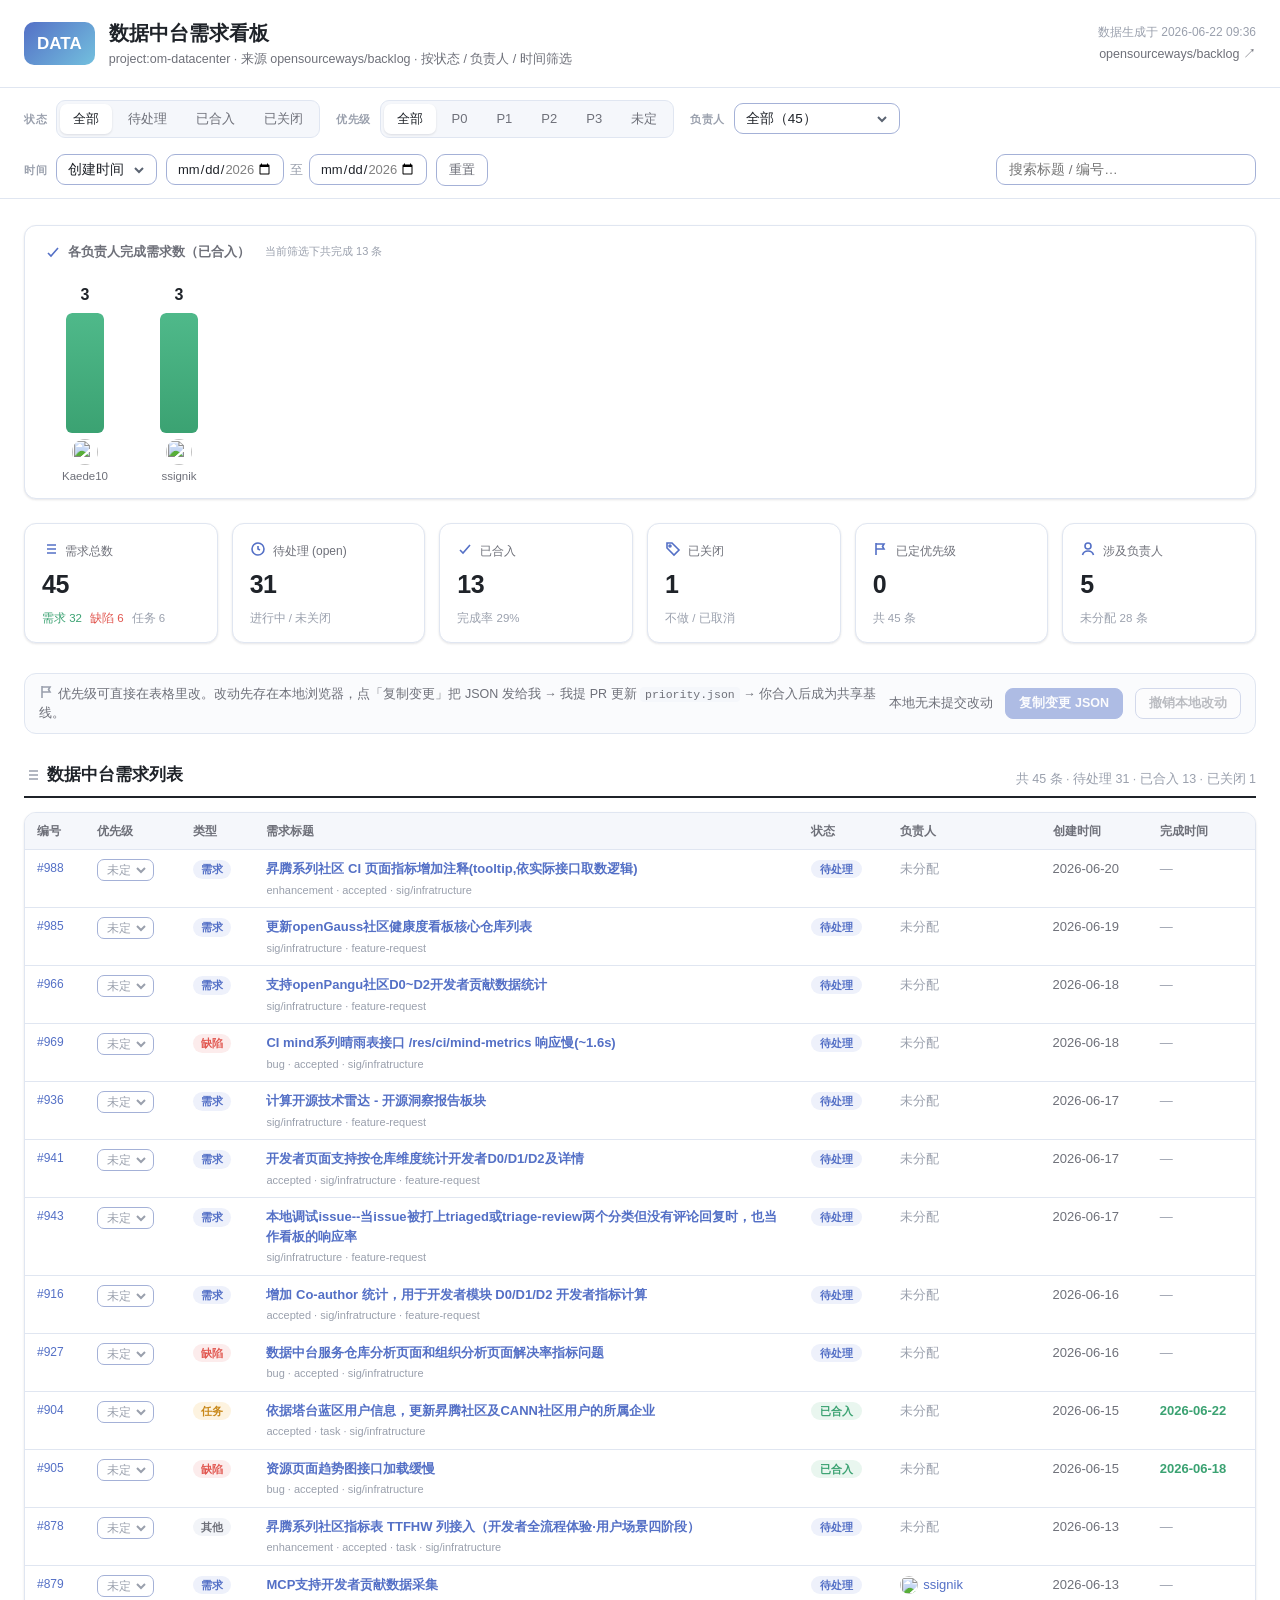
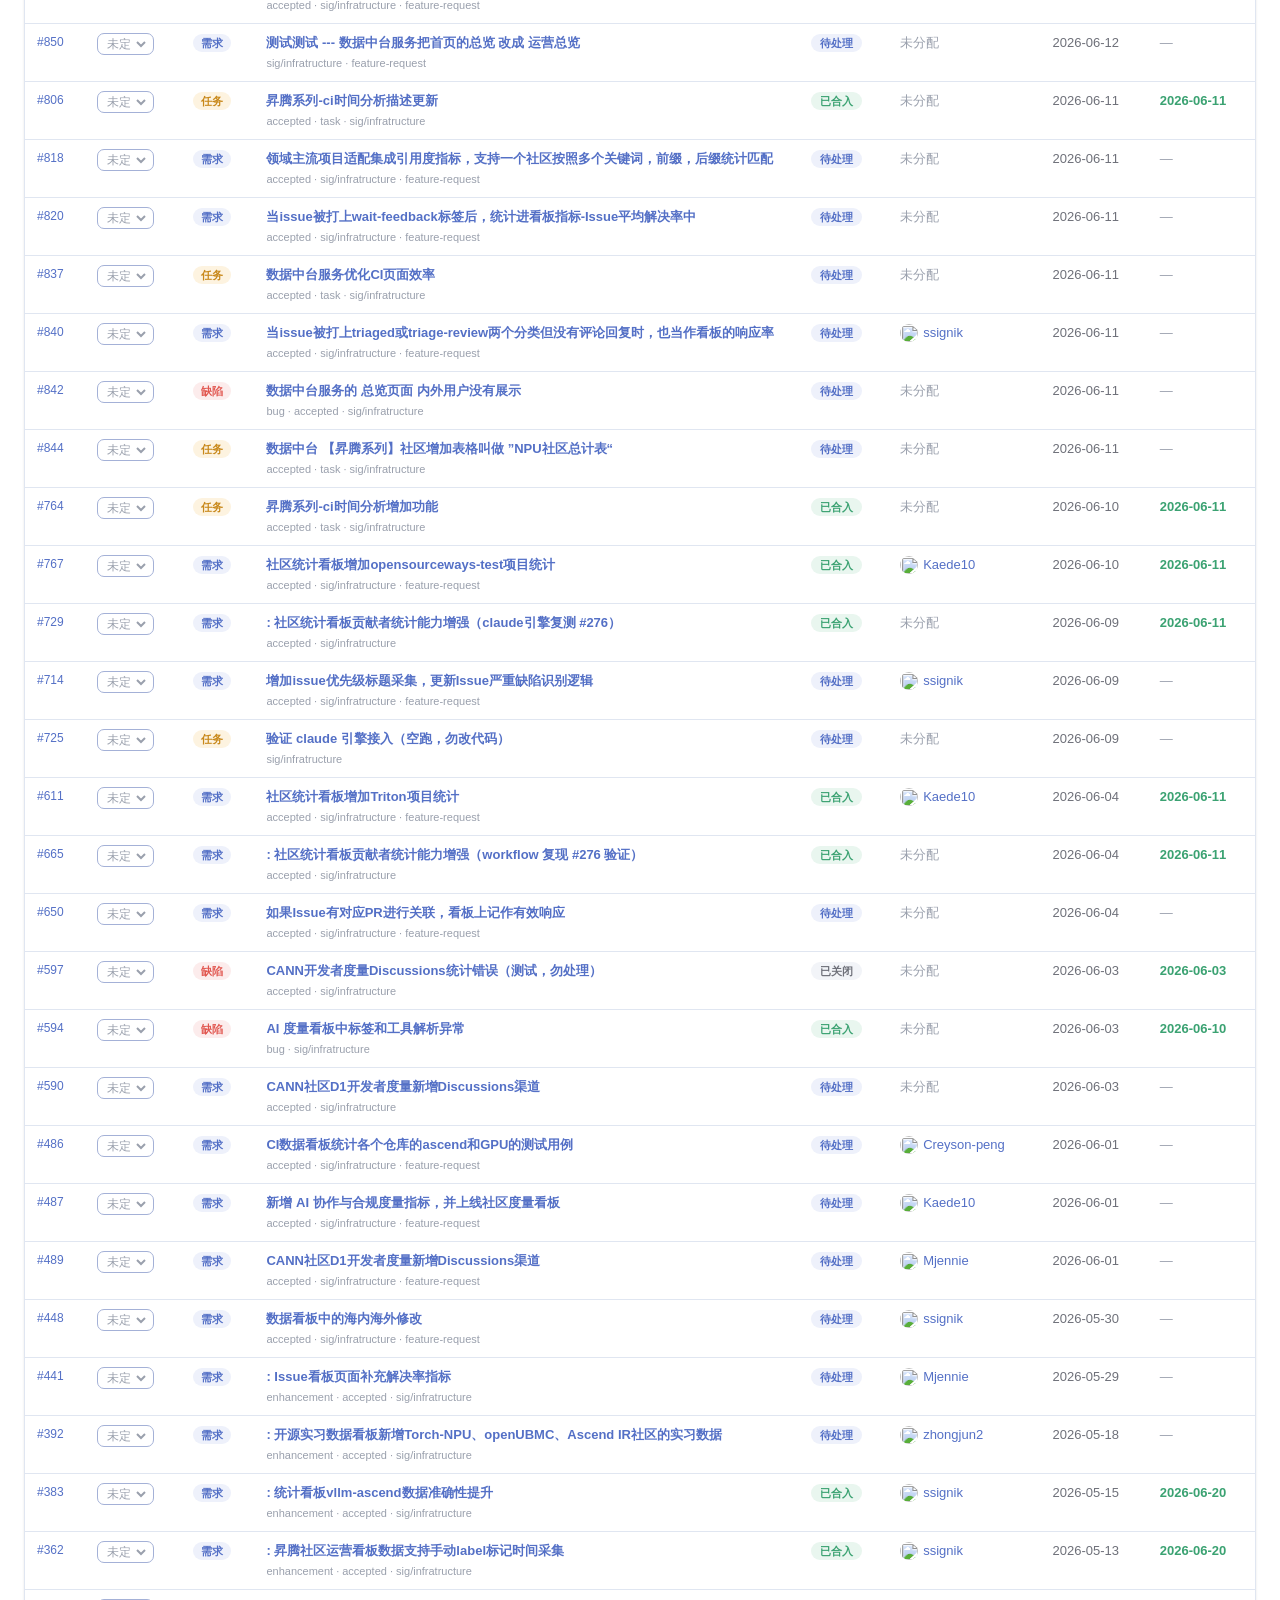
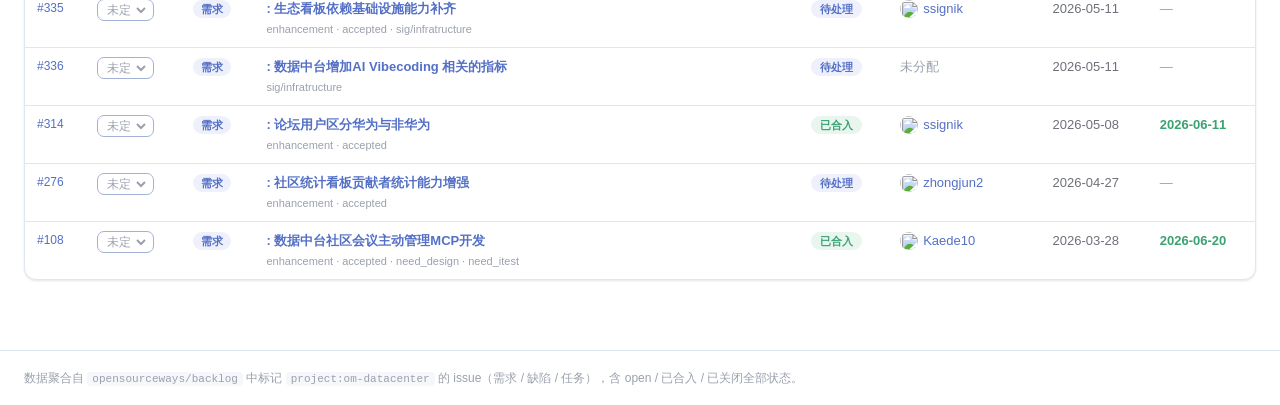
==== index.html @ 6617963e "优先级编辑 + 完成时间列 + 各负责人完成数柱状图 - 优先级：表格内行内编辑(P0~P3/未定)，存浏览器 localStorage；新增优先级筛选与按优先级排序；   工具条「复制变更 JSON" ====
<!DOCTYPE html>
<html lang="zh-CN">
<head>
  <meta charset="UTF-8" />
  <meta name="viewport" content="width=device-width, initial-scale=1.0" />
  <title>数据中台需求看板 · om-datacenter</title>
  <meta name="description" content="opensourceways/backlog 中 project:om-datacenter（数据中台）相关需求看板，支持按状态 / 负责人 / 时间范围筛选" />
  <link rel="stylesheet" href="./styles.css?v=20260622b" />
</head>
<body>
  <header class="site-header">
    <div class="header-inner">
      <div class="brand">
        <span class="logo">DATA</span>
        <div class="brand-text">
          <h1>数据中台需求看板</h1>
          <p>project:om-datacenter · 来源 opensourceways/backlog · 按状态 / 负责人 / 时间筛选</p>
        </div>
      </div>
      <div class="header-meta">
        <span id="genAt" class="gen-at"></span>
        <a class="repo-link" href="https://github.com/opensourceways/backlog/issues?q=label%3Aproject%3Aom-datacenter" target="_blank" rel="noopener">opensourceways/backlog ↗</a>
      </div>
    </div>
  </header>

  <div class="controls">
    <div class="controls-inner">
      <div class="control-group">
        <label>状态</label>
        <div id="statusChips" class="chips">
          <button class="chip active" data-status="all">全部</button>
          <button class="chip" data-status="open">待处理</button>
          <button class="chip" data-status="merged">已合入</button>
          <button class="chip" data-status="closed">已关闭</button>
        </div>
      </div>
      <div class="control-group">
        <label>优先级</label>
        <div id="priChips" class="chips">
          <button class="chip active" data-pri="all">全部</button>
          <button class="chip" data-pri="P0">P0</button>
          <button class="chip" data-pri="P1">P1</button>
          <button class="chip" data-pri="P2">P2</button>
          <button class="chip" data-pri="P3">P3</button>
          <button class="chip" data-pri="none">未定</button>
        </div>
      </div>
      <div class="control-group">
        <label for="asgSel">负责人</label>
        <select id="asgSel" class="select"></select>
      </div>
      <div class="control-group">
        <label for="dateField">时间</label>
        <select id="dateField" class="select">
          <option value="createdAt">创建时间</option>
          <option value="updatedAt">更新时间</option>
          <option value="closedAt">关闭时间</option>
        </select>
        <div class="daterange">
          <input id="dateFrom" type="date" />
          <span class="sep">至</span>
          <input id="dateTo" type="date" />
        </div>
        <button id="resetBtn" class="btn-reset" type="button">重置</button>
      </div>
      <div class="control-group grow">
        <input id="search" class="search" type="search" placeholder="搜索标题 / 编号…" />
      </div>
    </div>
  </div>

  <main class="container">
    <section id="byPerson" class="person-chart"></section>
    <section id="stats" class="stats"></section>
    <div id="priBar" class="pri-bar" hidden></div>
    <section id="reqList" class="req-section"></section>
    <div id="empty" class="empty" hidden>当前筛选条件下没有需求。</div>
  </main>

  <footer class="site-footer">
    <p>数据聚合自 <code>opensourceways/backlog</code> 中标记 <code>project:om-datacenter</code> 的 issue（需求 / 缺陷 / 任务），含 open / 已合入 / 已关闭全部状态。</p>
  </footer>

  <script src="./app.js?v=20260622b"></script>
</body>
</html>
---- styles.css ----
:root {
  /* 配色对齐 ECharts 主题 metrics/v5.json：主蓝 #5470c6 / 绿 #3ba272 / 黄 #fac858 / 红 #ee6666 / 文字灰 #6E7079 / 边框 #E0E6F1 */
  --bg: #ffffff;
  --bg-soft: #f5f7fb;
  --bg-sub: #fafbfd;
  --border: #E0E6F1;
  --border-strong: #A4B1D7;
  --text: #1f2329;
  --text-dim: #6E7079;
  --text-faint: #9aa0ad;
  --accent: #5470c6;
  --accent-soft: #eef1fb;
  --success: #3ba272; --success-bg: #e9f6ef;
  --partial: #c8881a; --partial-bg: #fdf3e0;
  --failed: #e1564f;  --failed-bg: #fcecec;
  --notrun: #A4B1D7;  --notrun-bg: #eef1f7;
  --unknown:#c7ccd6;  --unknown-bg:#f2f4f8;
  --radius: 12px;
  --shadow: 0 1px 2px rgba(16,24,40,.05), 0 1px 3px rgba(16,24,40,.06);
  --shadow-md: 0 4px 16px -4px rgba(16,24,40,.12);
}
* { box-sizing: border-box; }
html { scroll-behavior: smooth; }
body {
  margin: 0; background: var(--bg); color: var(--text);
  font-family: -apple-system, BlinkMacSystemFont, "Segoe UI", "PingFang SC", "Microsoft YaHei", Roboto, Arial, sans-serif;
  -webkit-font-smoothing: antialiased; font-size: 14px; line-height: 1.5;
}
a { color: var(--accent); text-decoration: none; }
a:hover { text-decoration: underline; }
.mono { font-variant-numeric: tabular-nums; font-feature-settings: "tnum"; }

/* Header */
.site-header { border-bottom: 1px solid var(--border); background: var(--bg); }
.header-inner { max-width: 1280px; margin: 0 auto; padding: 18px 24px; display: flex; align-items: center; justify-content: space-between; gap: 16px; flex-wrap: wrap; }
.brand { display: flex; align-items: center; gap: 14px; }
.logo { font-weight: 800; font-size: 17px; padding: 9px 13px; border-radius: 10px; background: linear-gradient(135deg, #5470c6, #73c0de); color: #fff; }
.brand-text h1 { margin: 0; font-size: 20px; font-weight: 700; }
.brand-text p { margin: 2px 0 0; color: var(--text-dim); font-size: 12.5px; }
.header-meta { display: flex; flex-direction: column; align-items: flex-end; gap: 4px; }
.gen-at { color: var(--text-faint); font-size: 12px; }
.repo-link { color: var(--text-dim); font-size: 12.5px; }

/* Controls */
.controls { position: sticky; top: 0; z-index: 30; background: rgba(255,255,255,.9); backdrop-filter: blur(10px); border-bottom: 1px solid var(--border); }
.controls-inner { max-width: 1280px; margin: 0 auto; padding: 12px 24px; display: flex; align-items: center; gap: 20px; flex-wrap: wrap; }
.control-group { display: flex; align-items: center; gap: 9px; }
.control-group.grow { flex: 1; justify-content: flex-end; min-width: 160px; }
.control-group > label { color: var(--text-faint); font-size: 11px; text-transform: uppercase; letter-spacing: .5px; font-weight: 600; }
.select { appearance: none; background: var(--bg); color: var(--text); border: 1px solid var(--border-strong); border-radius: 9px; padding: 7px 32px 7px 11px; font-size: 13.5px; cursor: pointer;
  background-image: url("data:image/svg+xml,%3Csvg xmlns='http://www.w3.org/2000/svg' width='12' height='12' fill='none' stroke='%235b6472' stroke-width='2'%3E%3Cpath d='M2 4l4 4 4-4'/%3E%3C/svg%3E"); background-repeat: no-repeat; background-position: right 11px center; }
.select:hover { border-color: var(--accent); }
.tabs, .chips { display: flex; gap: 3px; background: var(--bg-soft); padding: 3px; border-radius: 9px; border: 1px solid var(--border); }
.tab, .chip { border: 0; background: transparent; color: var(--text-dim); padding: 6px 13px; border-radius: 7px; cursor: pointer; font-size: 13px; font-weight: 500; }
.tab:hover, .chip:hover { color: var(--text); }
.tab.active { background: var(--accent); color: #fff; }
.chip.active { background: #fff; color: var(--text); box-shadow: var(--shadow); }
.chip[data-result="success"].active { color: var(--success); }
.chip[data-result="partial"].active { color: var(--partial); }
.chip[data-result="failed"].active { color: var(--failed); }
.search { background: var(--bg); border: 1px solid var(--border-strong); color: var(--text); border-radius: 9px; padding: 7px 12px; font-size: 13.5px; width: 100%; max-width: 260px; }
.search:focus { outline: none; border-color: var(--accent); }

.container { max-width: 1280px; margin: 0 auto; padding: 26px 24px 70px; }

/* Stats dashboard */
.stats { display: grid; grid-template-columns: repeat(auto-fit, minmax(160px, 1fr)); gap: 14px; margin-bottom: 30px; }
.stat { background: var(--bg); border: 1px solid var(--border); border-radius: var(--radius); padding: 15px 17px; box-shadow: var(--shadow); }
.stat .v { font-size: 25px; font-weight: 750; letter-spacing: -.5px; }
.stat .v small { font-size: 14px; font-weight: 600; color: var(--text-faint); }
.stat .k { color: var(--text-dim); font-size: 12px; margin-top: 3px; }
.stat .sub { margin-top: 7px; font-size: 11.5px; color: var(--text-faint); display: flex; gap: 8px; flex-wrap: wrap; }
.stat .sub b { font-weight: 600; }
.s-succ { color: var(--success); } .s-part { color: var(--partial); } .s-fail { color: var(--failed); }

/* Scenario block */
.scenario-block { margin-bottom: 38px; }
.scenario-head { display: flex; align-items: baseline; gap: 11px; margin: 0 0 4px; padding-bottom: 8px; border-bottom: 2px solid var(--text); }
.scenario-head h2 { margin: 0; font-size: 17px; font-weight: 700; }
.scenario-head .pill { font-size: 11px; font-weight: 600; padding: 2px 9px; border-radius: 999px; background: var(--accent-soft); color: var(--accent); }
.scenario-head .legend { margin-left: auto; color: var(--text-faint); font-size: 12px; }

/* Community group */
.community { margin-top: 20px; }
.community-head { display: flex; align-items: center; gap: 9px; margin-bottom: 9px; }
.community-head .name { font-size: 14.5px; font-weight: 700; }
.community-head .count { color: var(--text-faint); font-size: 12px; }
.community-head .mini { margin-left: auto; font-size: 12px; color: var(--text-faint); }

/* Table */
.tbl-wrap { overflow-x: auto; border: 1px solid var(--border); border-radius: var(--radius); box-shadow: var(--shadow); background: var(--bg); }
table { width: 100%; border-collapse: collapse; font-size: 13px; min-width: 720px; }
thead th { background: var(--bg-soft); color: var(--text-dim); font-weight: 600; text-align: left; padding: 9px 12px; border-bottom: 1px solid var(--border); white-space: nowrap; font-size: 12px; }
thead th.num, tbody td.num { text-align: right; font-variant-numeric: tabular-nums; }
tbody td { padding: 9px 12px; border-bottom: 1px solid var(--border); white-space: nowrap; }
tbody tr { cursor: pointer; }
tbody tr:hover { background: var(--accent-soft); }
tbody tr:last-child td { border-bottom: 0; }
.ctbl { table-layout: fixed; }
.ctbl td, .ctbl th { overflow: hidden; text-overflow: ellipsis; }
.repo-cell { font-weight: 600; color: var(--text); white-space: nowrap; overflow: hidden; text-overflow: ellipsis; }
.repo-cell .scn { display: block; font-weight: 400; color: var(--text-faint); font-size: 11px; margin-top: 1px; }
.phase-cell { font-variant-numeric: tabular-nums; }
.phase-cell .m { font-weight: 600; }
.phase-cell .m.zero { color: var(--text-faint); font-weight: 400; }
.phase-cell::before { content: ""; display: inline-block; width: 7px; height: 7px; border-radius: 50%; margin-right: 6px; vertical-align: middle; background: var(--unknown); }
.phase-cell.success::before { background: var(--success); }
.phase-cell.partial::before { background: var(--partial); }
.phase-cell.failed::before  { background: var(--failed); }
.phase-cell.not_run::before { background: var(--notrun); }

.badge { font-size: 11px; font-weight: 600; padding: 3px 9px; border-radius: 999px; white-space: nowrap; }
.badge.success { color: var(--success); background: var(--success-bg); }
.badge.partial { color: var(--partial); background: var(--partial-bg); }
.badge.failed  { color: var(--failed);  background: var(--failed-bg); }
.badge.unknown { color: var(--text-dim); background: var(--unknown-bg); }
.badge.not_run { color: var(--notrun); background: var(--notrun-bg); }
.ut-pass { color: var(--success); font-weight: 600; }
.ut-fail { color: var(--failed); font-weight: 600; }
.defect-n { color: var(--partial); font-weight: 600; }
.link-arrow { color: var(--text-faint); }

.empty { text-align: center; color: var(--text-dim); padding: 60px 0; }

/* Detail page */
.detail { max-width: 1000px; margin: 0 auto; }
.back { display: inline-flex; align-items: center; gap: 6px; margin-bottom: 18px; font-size: 13.5px; }
.detail-head { display: flex; align-items: flex-start; gap: 14px; flex-wrap: wrap; padding-bottom: 18px; border-bottom: 1px solid var(--border); margin-bottom: 22px; }
.detail-head .dh-id h1 { margin: 0; font-size: 24px; }
.detail-head .dh-id .meta { color: var(--text-dim); font-size: 13px; margin-top: 6px; display: flex; gap: 12px; flex-wrap: wrap; }
.detail-head .dh-id .meta .cm { font-weight: 600; color: var(--text); }
.detail-head .spacer { flex: 1; }
.cards { display: grid; grid-template-columns: repeat(auto-fit, minmax(240px, 1fr)); gap: 16px; margin-bottom: 24px; }
.dcard { border: 1px solid var(--border); border-radius: var(--radius); padding: 16px 18px; background: var(--bg); box-shadow: var(--shadow); }
.dcard h3 { margin: 0 0 12px; font-size: 13px; text-transform: uppercase; letter-spacing: .5px; color: var(--text-faint); }
.kv { display: flex; justify-content: space-between; gap: 12px; padding: 5px 0; font-size: 13px; border-bottom: 1px dashed var(--border); }
.kv:last-child { border-bottom: 0; }
.kv .k { color: var(--text-dim); } .kv .val { font-weight: 600; text-align: right; word-break: break-word; }
.codeblock { background: var(--bg-soft); border: 1px solid var(--border); border-radius: 8px; padding: 10px 12px; font-family: ui-monospace, "Cascadia Code", Consolas, monospace; font-size: 12.5px; white-space: pre-wrap; word-break: break-all; color: #2a3550; margin-top: 6px; }
.errblock { background: var(--failed-bg); border-color: #f3c9c9; color: #8a2b2b; }

/* phase timeline (detail) */
.timeline { display: flex; flex-direction: column; gap: 8px; }
.tl-row { display: grid; grid-template-columns: 110px 70px 1fr; align-items: center; gap: 12px; }
.tl-row .tl-name { font-weight: 600; font-size: 13px; }
.tl-row .tl-min { font-variant-numeric: tabular-nums; color: var(--text-dim); font-size: 13px; }
.tl-bar { height: 8px; border-radius: 4px; background: var(--bg-soft); overflow: hidden; }
.tl-bar > i { display: block; height: 100%; border-radius: 4px; }
.bar-success { background: var(--success); } .bar-partial { background: var(--partial); } .bar-failed { background: var(--failed); } .bar-not_run, .bar-unknown { background: var(--notrun); }

.section { margin-bottom: 26px; }
.section > h2 { font-size: 15px; margin: 0 0 12px; }
.dtable { width: 100%; table-layout: fixed; border-collapse: collapse; font-size: 13px; border: 1px solid var(--border); border-radius: var(--radius); overflow: hidden; }
.dtable th { background: var(--bg-soft); text-align: left; padding: 8px 12px; font-size: 12px; color: var(--text-dim); border-bottom: 1px solid var(--border); }
.dtable td { padding: 8px 12px; border-bottom: 1px solid var(--border); vertical-align: top; white-space: normal; word-break: break-word; overflow-wrap: anywhere; }
.dtable tr:last-child td { border-bottom: 0; }
.lvl { font-size: 11px; font-weight: 600; padding: 1px 7px; border-radius: 999px; }
.lvl-重要 { color: var(--failed); background: var(--failed-bg); }
.lvl-一般 { color: var(--partial); background: var(--partial-bg); }
.lvl-提示 { color: var(--text-dim); background: var(--unknown-bg); }
.history-list { display: flex; flex-direction: column; gap: 6px; }
.hist { display: grid; grid-template-columns: 90px 60px 1fr 90px; gap: 12px; align-items: center; padding: 7px 12px; border: 1px solid var(--border); border-radius: 8px; font-size: 13px; cursor: pointer; }
.hist:hover { background: var(--accent-soft); }
.summary-text { background: var(--bg-soft); border-left: 3px solid var(--accent); padding: 12px 16px; border-radius: 0 8px 8px 0; color: var(--text-dim); font-size: 13.5px; }

.site-footer { border-top: 1px solid var(--border); }
.site-footer p { max-width: 1280px; margin: 0 auto; padding: 18px 24px; color: var(--text-faint); font-size: 12px; }
code { background: var(--bg-soft); padding: 1px 5px; border-radius: 4px; font-size: .92em; }
@media (max-width: 640px) { .control-group.grow { justify-content: flex-start; } .header-meta { align-items: flex-start; } }

/* ── icons ── */
.ico { vertical-align: -2px; color: var(--text-faint); flex-shrink: 0; }
.stat-h { display: flex; align-items: center; gap: 7px; color: var(--text-dim); }
.stat-h .ico { color: var(--accent); }
.stat-h .k { font-size: 12px; }
.stat .stat-h + .v { margin-top: 6px; }
.scenario-head h2 .ico, .section > h2 .ico, .chart-card h3 .ico, .dcard h3 .ico { color: var(--accent); }
.community-head .mini .s-succ, .community-head .mini .s-part, .community-head .mini .s-fail { font-size: 9px; }

/* ── charts ── */
.charts { display: grid; grid-template-columns: minmax(190px, 0.85fr) 1.5fr 1.5fr; align-items: start; gap: 16px; margin-bottom: 30px; }
.chart-card { background: var(--bg); border: 1px solid var(--border); border-radius: var(--radius); padding: 16px 18px; box-shadow: var(--shadow); min-width: 0; }
.chart-card h3 { margin: 0 0 14px; font-size: 13px; font-weight: 600; color: var(--text-dim); display: flex; align-items: center; gap: 7px; }
.donut-wrap { display: flex; align-items: center; gap: 16px; }
.donut-legend { display: flex; flex-direction: column; gap: 7px; }
.donut-legend .lg { font-size: 12.5px; color: var(--text-dim); display: flex; align-items: center; gap: 7px; }
.donut-legend .lg i { width: 10px; height: 10px; border-radius: 3px; display: inline-block; }
.donut-legend .lg b { color: var(--text); margin-left: 2px; }
.hbars, .pbars { display: flex; flex-direction: column; gap: 7px; }
.hbar { display: grid; grid-template-columns: 92px 1fr 56px; align-items: center; gap: 10px; cursor: pointer; font-size: 12.5px; }
.hbar:hover .hbar-l { color: var(--accent); }
.hbar-l { color: var(--text-dim); overflow: hidden; text-overflow: ellipsis; white-space: nowrap; }
.hbar-track, .pbar-track { height: 14px; background: var(--bg-soft); border-radius: 4px; overflow: hidden; }
.hbar-track > i, .pbar-track > i { display: block; height: 100%; border-radius: 4px; }
.hbar-v { text-align: right; color: var(--text); font-weight: 600; } .hbar-v small, .pbar-v small { color: var(--text-faint); font-weight: 400; }
.pbar-row { display: grid; grid-template-columns: 92px 1fr 56px; align-items: center; gap: 10px; font-size: 12.5px; }
.pbar-l { color: var(--text-dim); overflow: hidden; text-overflow: ellipsis; white-space: nowrap; }
.pbar-v { text-align: right; font-weight: 600; }

/* ── detail extras ── */
.badge.big { font-size: 13px; padding: 6px 14px; }
.dcard h3 { display: flex; align-items: center; gap: 7px; }
.detail-head .dh-id h1 { display: flex; align-items: center; gap: 8px; }
.dtable .src { color: var(--text-faint); font-size: 12px; }
.timeline .tl-row { grid-template-columns: 96px 64px 1fr 72px; }
.log-list { display: flex; flex-direction: column; gap: 0; border: 1px solid var(--border); border-radius: var(--radius); overflow: hidden; }
.log-row { display: flex; gap: 11px; padding: 10px 14px; border-bottom: 1px solid var(--border); }
.log-row:last-child { border-bottom: 0; }
.log-dot { width: 8px; height: 8px; border-radius: 50%; margin-top: 5px; flex-shrink: 0; background: var(--notrun); }
.log-row.ok .log-dot { background: var(--success); } .log-row.bad .log-dot { background: var(--failed); }
.log-body { min-width: 0; flex: 1; }
.log-step { font-weight: 600; font-size: 13px; }
.log-cmd { display: block; font-family: ui-monospace, Consolas, monospace; font-size: 12px; color: #2a3550; background: var(--bg-soft); padding: 4px 8px; border-radius: 6px; margin: 4px 0; word-break: break-all; }
.log-out { font-size: 12px; color: var(--text-dim); word-break: break-word; }
@media (max-width: 900px) { .charts { grid-template-columns: 1fr; } }

/* ── full report (rendered markdown / json) ── */
.full-report { border: 1px solid var(--border); border-radius: var(--radius); padding: 18px 22px; background: var(--bg); }
.full-report .md-h { margin: 16px 0 8px; line-height: 1.3; }
.full-report h1.md-h { font-size: 19px; } .full-report h2.md-h { font-size: 16px; border-bottom: 1px solid var(--border); padding-bottom: 5px; }
.full-report h3.md-h { font-size: 14px; } .full-report h4.md-h { font-size: 13px; color: var(--text-dim); }
.full-report .md-p { margin: 7px 0; color: var(--text); font-size: 13.5px; line-height: 1.7; }
.full-report .md-ul, .full-report .md-ol { margin: 7px 0; padding-left: 22px; }
.full-report .md-ul li, .full-report .md-ol li { margin: 4px 0; font-size: 13.5px; line-height: 1.65; }
.full-report .md-q { margin: 8px 0; padding: 6px 14px; border-left: 3px solid var(--accent); background: var(--bg-soft); color: var(--text-dim); border-radius: 0 6px 6px 0; }
.full-report .md-code { background: #0f172a; color: #e2e8f0; padding: 12px 14px; border-radius: 8px; font-family: ui-monospace, Consolas, monospace; font-size: 12px; overflow-x: auto; line-height: 1.5; }
.full-report .md-table { width: 100%; border-collapse: collapse; margin: 10px 0; font-size: 12.5px; }
.full-report .md-table th, .full-report .md-table td { border: 1px solid var(--border); padding: 6px 10px; text-align: left; vertical-align: top; }
.full-report .md-table th { background: var(--bg-soft); }
.full-report code { background: var(--bg-soft); padding: 1px 5px; border-radius: 4px; font-size: 12px; color: #b4317a; }
.full-report hr { border: 0; border-top: 1px solid var(--border); margin: 14px 0; }
.full-report .json-dump { font-family: ui-monospace, Consolas, monospace; font-size: 12px; white-space: pre; color: #1f2d3d; margin: 0; }
.dtable td strong { color: var(--failed); }

/* defect jump-to-report + hints */
.section > h2 .hint, .chart-card h3 .hint { font-size: 11px; font-weight: 400; color: var(--text-faint); margin-left: 8px; }
tr.jumpable { cursor: pointer; }
tr.jumpable:hover { background: var(--accent-soft); }
tr.jumpable td:first-child::after { content: " ↓"; color: var(--accent); font-size: 11px; }
.full-report .md-h.flash { background: #fff7d6; transition: background .4s; border-radius: 6px; padding: 2px 6px; }
.lvl-严重 { color: #fff; background: var(--failed); }

/* ECharts 容器 */
.echart { width: 100%; height: 300px; }
.charts .chart-card { display: flex; flex-direction: column; }
.echart.tall { height: 300px; }

/* ── 底部 TTFHW issue 表 ── */
.issues-section { margin-top: 40px; padding-top: 24px; border-top: 2px solid var(--text); }
.issues-head { display: flex; align-items: baseline; gap: 12px; margin-bottom: 14px; flex-wrap: wrap; }
.issues-head h2 { margin: 0; font-size: 17px; font-weight: 700; display: flex; align-items: center; gap: 7px; }
.issues-filter { display: flex; align-items: center; gap: 7px; }
.issues-filter label { color: var(--text-dim); font-size: 12.5px; font-weight: 600; }
.issues-filter .select { height: 30px; padding: 0 26px 0 10px; font-size: 12.5px; }
.issues-meta { color: var(--text-faint); font-size: 12.5px; margin-left: auto; }
.issues-section table { min-width: 880px; }
.issues-section .issue-title a { font-weight: 600; }
.issues-section .issue-plat { display: block; color: var(--text-faint); font-size: 11px; margin-top: 1px; font-variant-numeric: tabular-nums; }
.issues-section .issue-sym { white-space: normal; max-width: 340px; color: var(--text-dim); font-size: 12.5px; }
.issues-section .issue-src { white-space: normal; max-width: 200px; color: var(--text-faint); font-size: 12px; word-break: break-all; }
.issues-section td { vertical-align: top; }
.issues-section .issue-cr { white-space: nowrap; }
.issues-section .issue-comm { font-weight: 600; color: var(--text); }
.issues-section .issue-sep { color: var(--text-faint); margin: 0 2px; }
.issues-section .issue-repo { color: var(--text-dim); }
.empty.mini { padding: 28px 8px; font-size: 12.5px; color: var(--text-faint); text-align: center; }
.issues-section .lvl-严重 { color: #fff; background: var(--failed); }

/* ── datastat 需求看板 专用 ── */
.controls-inner { gap: 16px; }
.daterange { display: flex; align-items: center; gap: 6px; }
.daterange input[type="date"] { appearance: none; background: var(--bg); color: var(--text); border: 1px solid var(--border-strong); border-radius: 9px; padding: 6px 10px; font-size: 13px; font-family: inherit; }
.daterange input[type="date"]:hover { border-color: var(--accent); }
.daterange input[type="date"]:focus { outline: none; border-color: var(--accent); }
.daterange .sep { color: var(--text-faint); font-size: 13px; }
.btn-reset { border: 1px solid var(--border-strong); background: var(--bg); color: var(--text-dim); border-radius: 9px; padding: 6px 12px; font-size: 13px; cursor: pointer; }
.btn-reset:hover { border-color: var(--accent); color: var(--accent); }
.chip[data-status="open"].active { color: var(--accent); }
.chip[data-status="merged"].active { color: var(--success); }
.chip[data-status="closed"].active { color: var(--text-dim); }

.badge.open { color: var(--accent); background: var(--accent-soft); }
.badge.merged { color: var(--success); background: var(--success-bg); }
.badge.closed { color: var(--text-dim); background: var(--unknown-bg); }

.tag { display: inline-block; font-size: 11px; font-weight: 600; padding: 1px 8px; border-radius: 999px; background: var(--accent-soft); color: var(--accent); }
.tag.t-需求 { color: var(--accent); background: var(--accent-soft); }
.tag.t-缺陷 { color: var(--failed); background: var(--failed-bg); }
.tag.t-任务 { color: var(--partial); background: var(--partial-bg); }
.tag.t-其他 { color: var(--text-dim); background: var(--unknown-bg); }

.req-section { margin-top: 8px; }
.req-section table { min-width: 920px; }
.req-section td { vertical-align: top; }
.req-num { font-variant-numeric: tabular-nums; color: var(--text-faint); font-size: 12px; }
.req-title { white-space: normal; max-width: 460px; }
.req-title a { font-weight: 600; }
.req-labels { display: block; margin-top: 3px; color: var(--text-faint); font-size: 11px; }
.req-asg { white-space: nowrap; }
.req-asg .none { color: var(--text-faint); }
.req-asg .av { display: inline-flex; align-items: center; gap: 5px; }
.req-asg .av img { width: 18px; height: 18px; border-radius: 50%; vertical-align: middle; }
.req-date { font-variant-numeric: tabular-nums; color: var(--text-dim); white-space: nowrap; }
.req-head { display: flex; align-items: baseline; gap: 12px; margin: 28px 0 14px; flex-wrap: wrap; padding-bottom: 8px; border-bottom: 2px solid var(--text); }
.req-head h2 { margin: 0; font-size: 17px; font-weight: 700; display: flex; align-items: center; gap: 7px; }
.req-head .meta { color: var(--text-faint); font-size: 12.5px; margin-left: auto; }

/* ── datastat：优先级编辑 + 完成时间 + 人均完成柱状图 ── */
.chip[data-pri="P0"].active { color: var(--failed); }
.chip[data-pri="P1"].active { color: var(--partial); }
.chip[data-pri="P2"].active { color: var(--accent); }
.chip[data-pri="P3"].active { color: var(--text-dim); }

/* 优先级行内编辑下拉 */
.req-pri select.pri-edit { appearance: none; border: 1px solid var(--border-strong); border-radius: 7px; padding: 3px 22px 3px 9px; font-size: 12px; font-weight: 700; cursor: pointer; background: var(--bg);
  background-image: url("data:image/svg+xml,%3Csvg xmlns='http://www.w3.org/2000/svg' width='10' height='10' fill='none' stroke='%239aa0ad' stroke-width='2'%3E%3Cpath d='M1 3l4 4 4-4'/%3E%3C/svg%3E"); background-repeat: no-repeat; background-position: right 7px center; }
.req-pri select.pri-edit:hover { border-color: var(--accent); }
.req-pri select.pri-P0 { color: var(--failed); border-color: #f0b3b0; background-color: var(--failed-bg); }
.req-pri select.pri-P1 { color: var(--partial); border-color: #eac98e; background-color: var(--partial-bg); }
.req-pri select.pri-P2 { color: var(--accent); border-color: #b9c4ec; background-color: var(--accent-soft); }
.req-pri select.pri-P3 { color: var(--text-dim); }
.req-pri select.pri-none { color: var(--text-faint); font-weight: 500; }
.req-pri select.dirty { box-shadow: 0 0 0 2px #fde68a; }

/* 优先级工具条 */
.pri-bar { margin: 0 0 18px; }
.pri-bar-inner { display: flex; align-items: center; gap: 12px; flex-wrap: wrap; background: var(--bg-sub); border: 1px solid var(--border); border-radius: var(--radius); padding: 10px 14px; }
.pri-bar-tip { color: var(--text-dim); font-size: 12.5px; flex: 1; min-width: 240px; line-height: 1.5; }
.pri-bar-stat { font-size: 12.5px; color: var(--text-dim); } .pri-bar-stat b { color: var(--partial); }
.btn-pri { border: 1px solid var(--accent); background: var(--accent); color: #fff; border-radius: 8px; padding: 6px 13px; font-size: 12.5px; font-weight: 600; cursor: pointer; }
.btn-pri:hover { filter: brightness(.95); }
.btn-pri.ghost { background: var(--bg); color: var(--text-dim); border-color: var(--border-strong); }
.btn-pri:disabled { opacity: .45; cursor: not-allowed; }

/* 完成时间列 */
.req-done .done-at { color: var(--success); font-weight: 600; font-variant-numeric: tabular-nums; }
.req-done .none { color: var(--text-faint); }

/* 顶部人均完成柱状图（纯 CSS） */
.person-chart { margin-bottom: 24px; }
.person-chart .chart-card { padding: 16px 20px 12px; }
.person-chart h3 .hint { font-size: 11px; font-weight: 400; color: var(--text-faint); margin-left: 8px; }
.vbars { display: flex; align-items: flex-end; gap: 22px; padding: 8px 4px 0; overflow-x: auto; min-height: 180px; }
.vbar { display: flex; flex-direction: column; align-items: center; gap: 6px; flex: 0 0 auto; width: 72px; }
.vbar-v { font-weight: 750; font-size: 16px; color: var(--text); font-variant-numeric: tabular-nums; }
.vbar-track { width: 38px; height: 120px; display: flex; align-items: flex-end; background: var(--bg-soft); border-radius: 6px; overflow: hidden; }
.vbar-track > i { display: block; width: 100%; border-radius: 6px 6px 0 0; background: linear-gradient(180deg, #4fb98a, var(--success)); transition: height .3s; }
.vbar-l { display: flex; flex-direction: column; align-items: center; gap: 3px; font-size: 11.5px; color: var(--text-dim); max-width: 72px; }
.vbar-l img { width: 26px; height: 26px; border-radius: 50%; }
.vbar-l span { overflow: hidden; text-overflow: ellipsis; white-space: nowrap; max-width: 70px; }
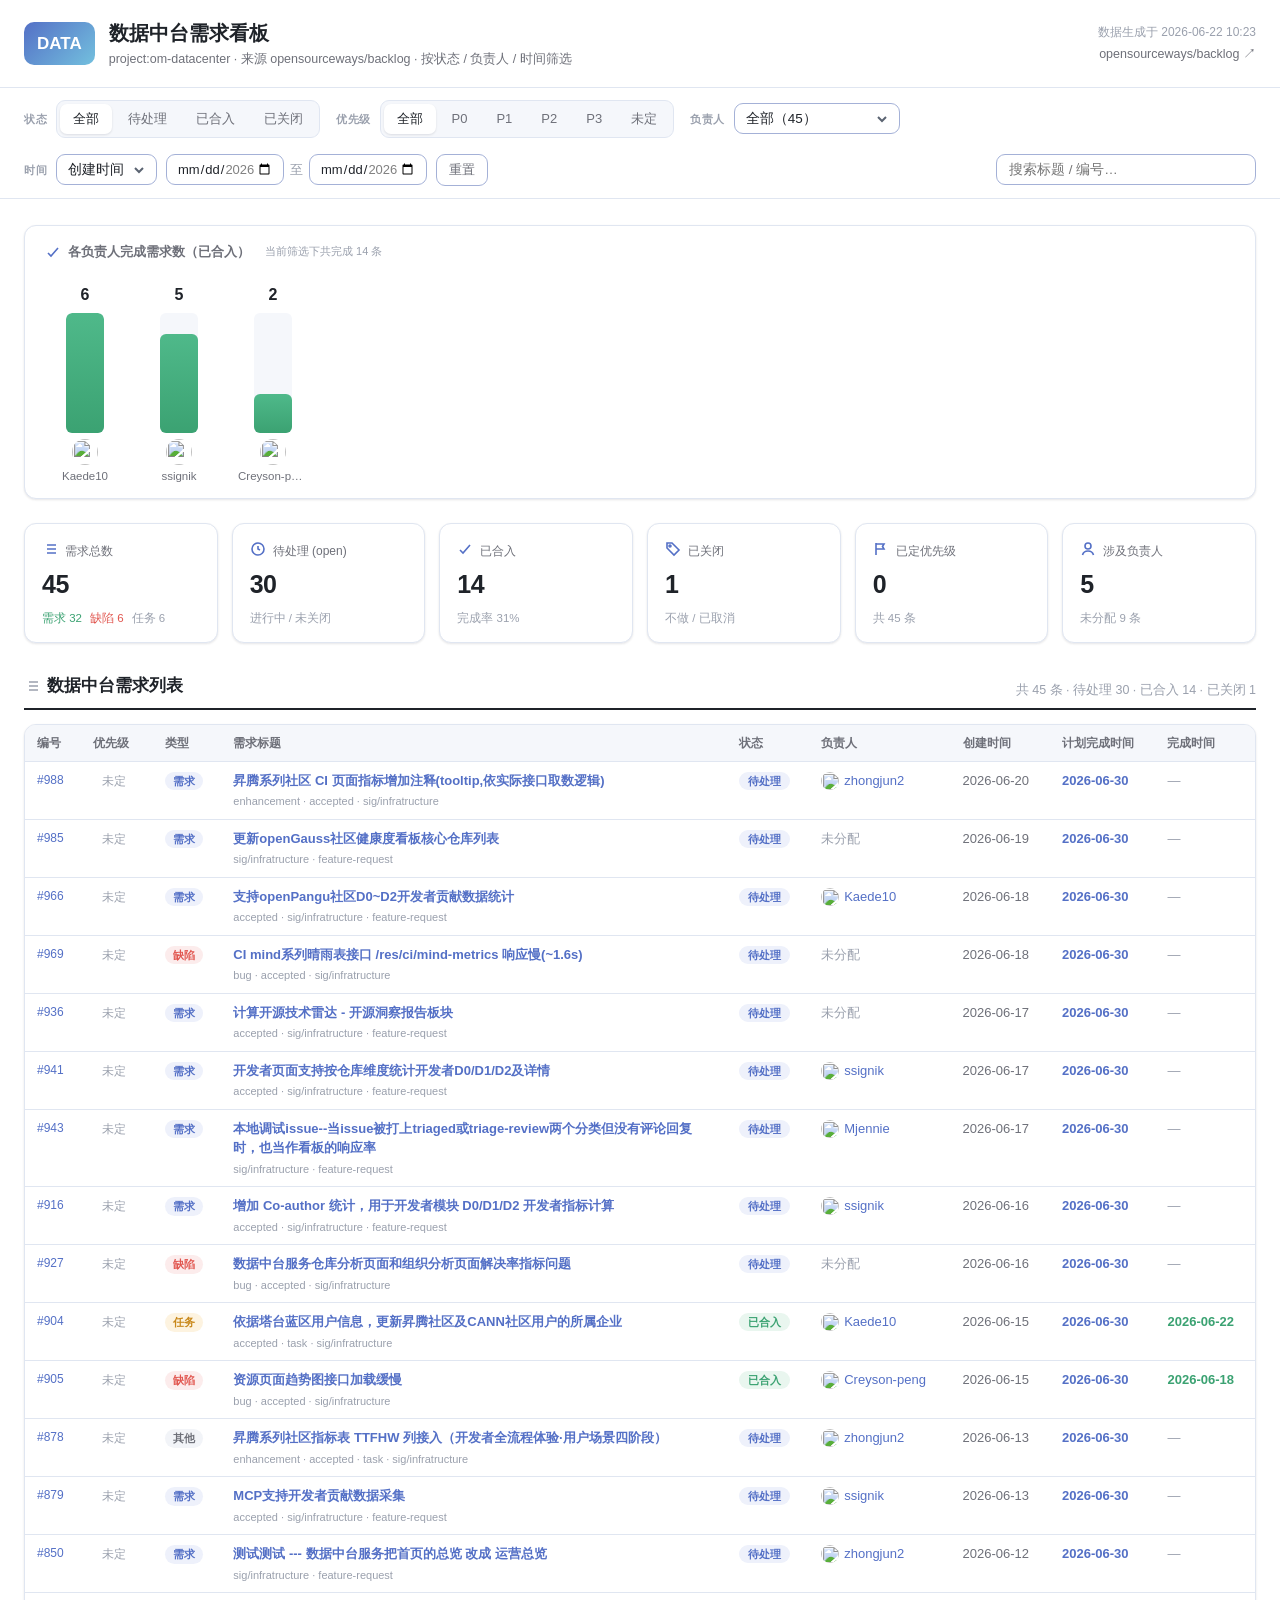
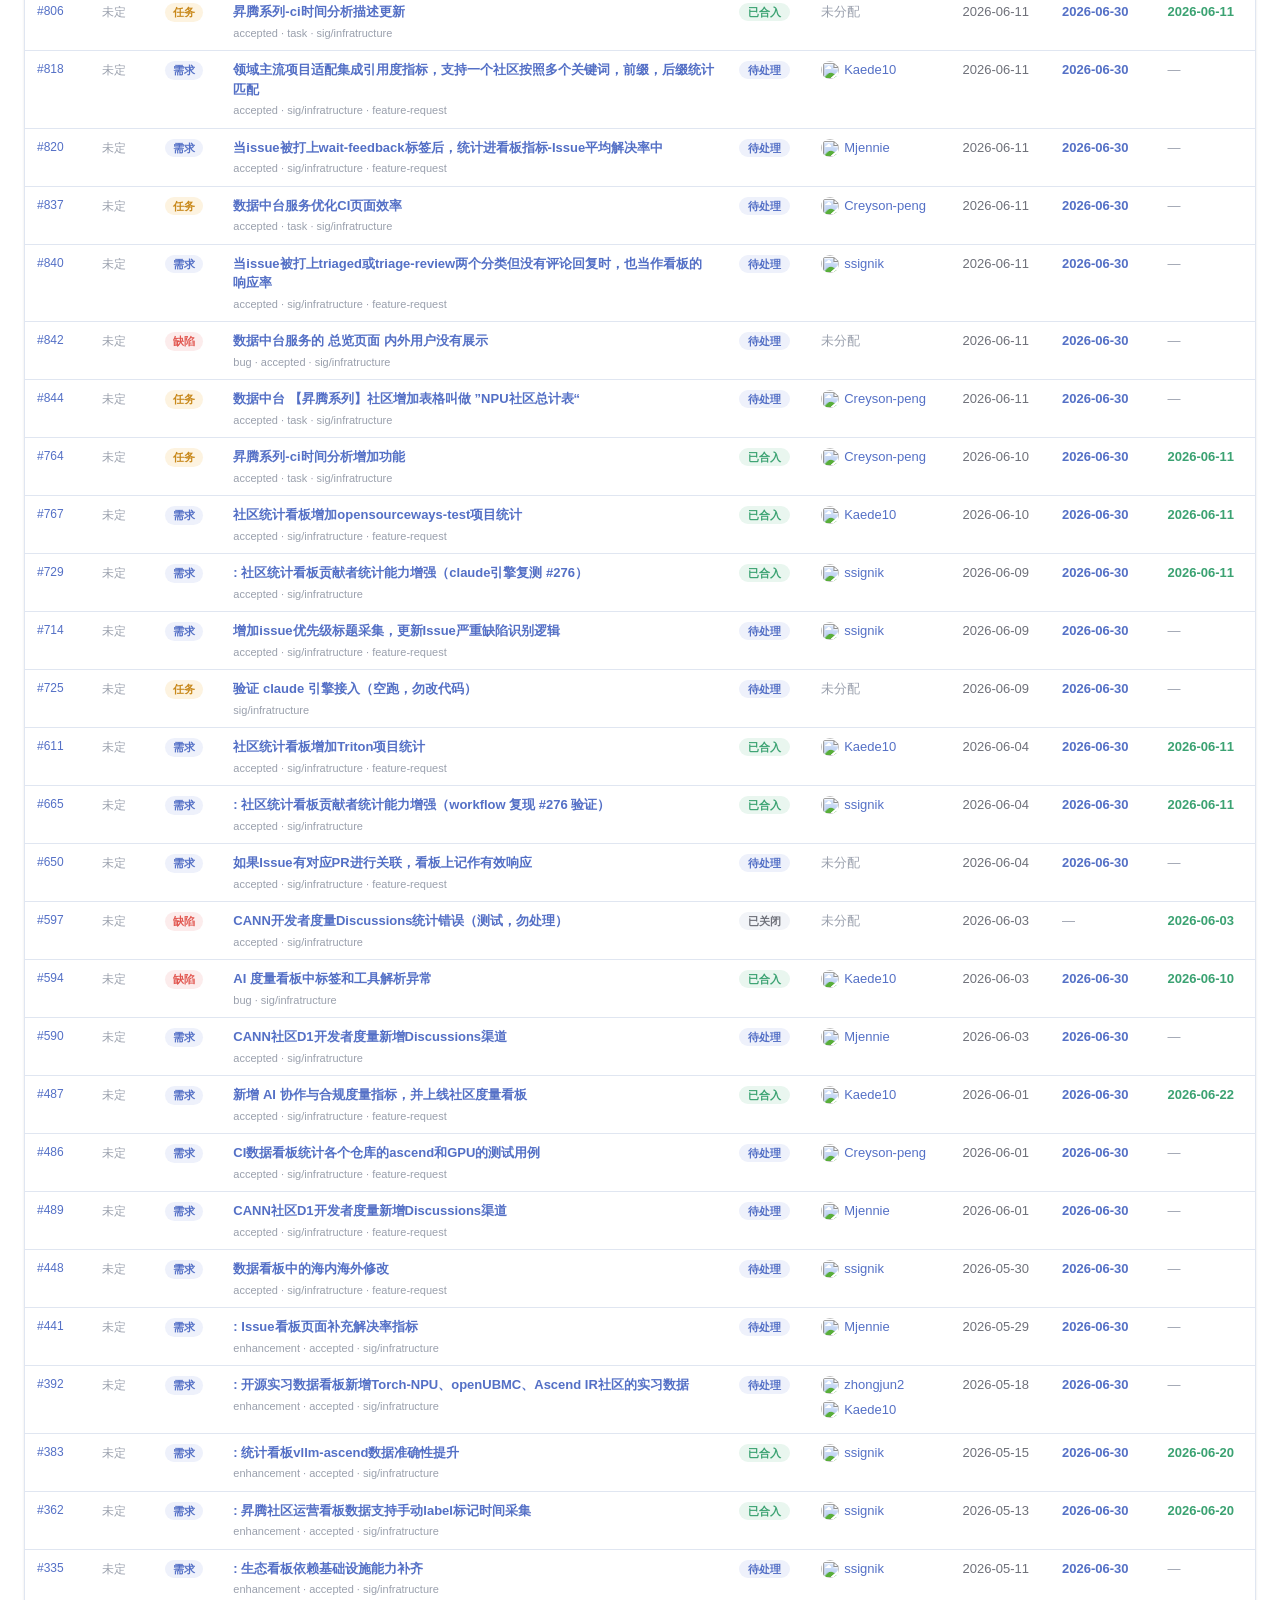
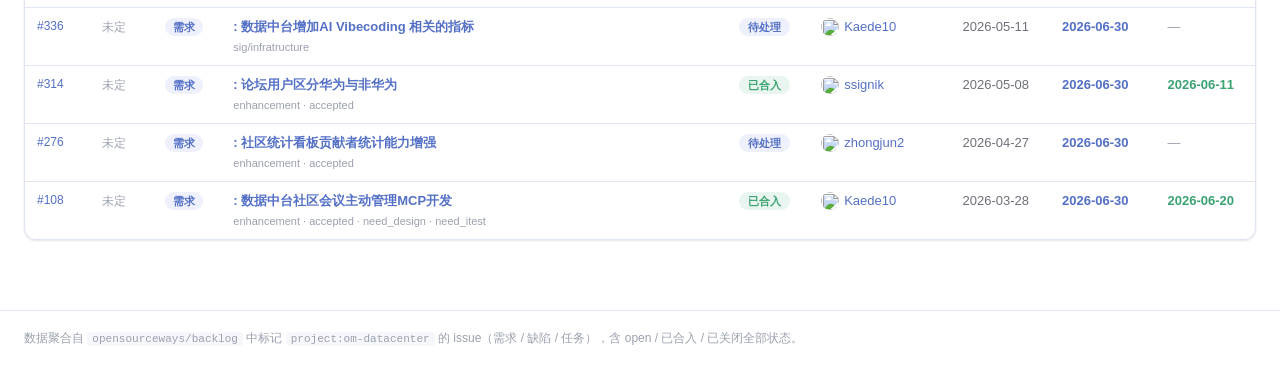
==== commit 6a9d44ea: "优先级改为从 backlog 同步(只读) + 新增计划完成时间列 - 去掉界面内优先级编辑/导出/localStorage，改为只读徽标 - 优先级从 backlog 的 GitHub Projec" ====
--- a/index.html
+++ b/index.html
@@ -5,7 +5,7 @@
   <meta name="viewport" content="width=device-width, initial-scale=1.0" />
   <title>数据中台需求看板 · om-datacenter</title>
   <meta name="description" content="opensourceways/backlog 中 project:om-datacenter（数据中台）相关需求看板，支持按状态 / 负责人 / 时间范围筛选" />
-  <link rel="stylesheet" href="./styles.css?v=20260622b" />
+  <link rel="stylesheet" href="./styles.css?v=20260622c" />
 </head>
 <body>
   <header class="site-header">
@@ -73,7 +73,6 @@
   <main class="container">
     <section id="byPerson" class="person-chart"></section>
     <section id="stats" class="stats"></section>
-    <div id="priBar" class="pri-bar" hidden></div>
     <section id="reqList" class="req-section"></section>
     <div id="empty" class="empty" hidden>当前筛选条件下没有需求。</div>
   </main>
@@ -82,6 +81,6 @@
     <p>数据聚合自 <code>opensourceways/backlog</code> 中标记 <code>project:om-datacenter</code> 的 issue（需求 / 缺陷 / 任务），含 open / 已合入 / 已关闭全部状态。</p>
   </footer>
 
-  <script src="./app.js?v=20260622b"></script>
+  <script src="./app.js?v=20260622c"></script>
 </body>
 </html>
--- a/styles.css
+++ b/styles.css
@@ -311,30 +311,18 @@
 .chip[data-pri="P2"].active { color: var(--accent); }
 .chip[data-pri="P3"].active { color: var(--text-dim); }
 
-/* 优先级行内编辑下拉 */
-.req-pri select.pri-edit { appearance: none; border: 1px solid var(--border-strong); border-radius: 7px; padding: 3px 22px 3px 9px; font-size: 12px; font-weight: 700; cursor: pointer; background: var(--bg);
-  background-image: url("data:image/svg+xml,%3Csvg xmlns='http://www.w3.org/2000/svg' width='10' height='10' fill='none' stroke='%239aa0ad' stroke-width='2'%3E%3Cpath d='M1 3l4 4 4-4'/%3E%3C/svg%3E"); background-repeat: no-repeat; background-position: right 7px center; }
-.req-pri select.pri-edit:hover { border-color: var(--accent); }
-.req-pri select.pri-P0 { color: var(--failed); border-color: #f0b3b0; background-color: var(--failed-bg); }
-.req-pri select.pri-P1 { color: var(--partial); border-color: #eac98e; background-color: var(--partial-bg); }
-.req-pri select.pri-P2 { color: var(--accent); border-color: #b9c4ec; background-color: var(--accent-soft); }
-.req-pri select.pri-P3 { color: var(--text-dim); }
-.req-pri select.pri-none { color: var(--text-faint); font-weight: 500; }
-.req-pri select.dirty { box-shadow: 0 0 0 2px #fde68a; }
-
-/* 优先级工具条 */
-.pri-bar { margin: 0 0 18px; }
-.pri-bar-inner { display: flex; align-items: center; gap: 12px; flex-wrap: wrap; background: var(--bg-sub); border: 1px solid var(--border); border-radius: var(--radius); padding: 10px 14px; }
-.pri-bar-tip { color: var(--text-dim); font-size: 12.5px; flex: 1; min-width: 240px; line-height: 1.5; }
-.pri-bar-stat { font-size: 12.5px; color: var(--text-dim); } .pri-bar-stat b { color: var(--partial); }
-.btn-pri { border: 1px solid var(--accent); background: var(--accent); color: #fff; border-radius: 8px; padding: 6px 13px; font-size: 12.5px; font-weight: 600; cursor: pointer; }
-.btn-pri:hover { filter: brightness(.95); }
-.btn-pri.ghost { background: var(--bg); color: var(--text-dim); border-color: var(--border-strong); }
-.btn-pri:disabled { opacity: .45; cursor: not-allowed; }
-
-/* 完成时间列 */
+/* 优先级徽标（只读，来自 backlog Project 的 Priority 字段） */
+.pri-badge { display: inline-block; min-width: 30px; text-align: center; font-size: 11.5px; font-weight: 700; padding: 2px 9px; border-radius: 999px; }
+.pri-badge.pri-P0 { color: #fff; background: var(--failed); }
+.pri-badge.pri-P1 { color: var(--partial); background: var(--partial-bg); }
+.pri-badge.pri-P2 { color: var(--accent); background: var(--accent-soft); }
+.pri-badge.pri-P3 { color: var(--text-dim); background: var(--unknown-bg); }
+.pri-badge.pri-none { color: var(--text-faint); background: transparent; font-weight: 500; }
+
+/* 计划完成时间 / 完成时间列 */
+.req-plan .plan-at { color: var(--accent); font-weight: 600; font-variant-numeric: tabular-nums; }
 .req-done .done-at { color: var(--success); font-weight: 600; font-variant-numeric: tabular-nums; }
-.req-done .none { color: var(--text-faint); }
+.req-plan .none, .req-done .none { color: var(--text-faint); }
 
 /* 顶部人均完成柱状图（纯 CSS） */
 .person-chart { margin-bottom: 24px; }
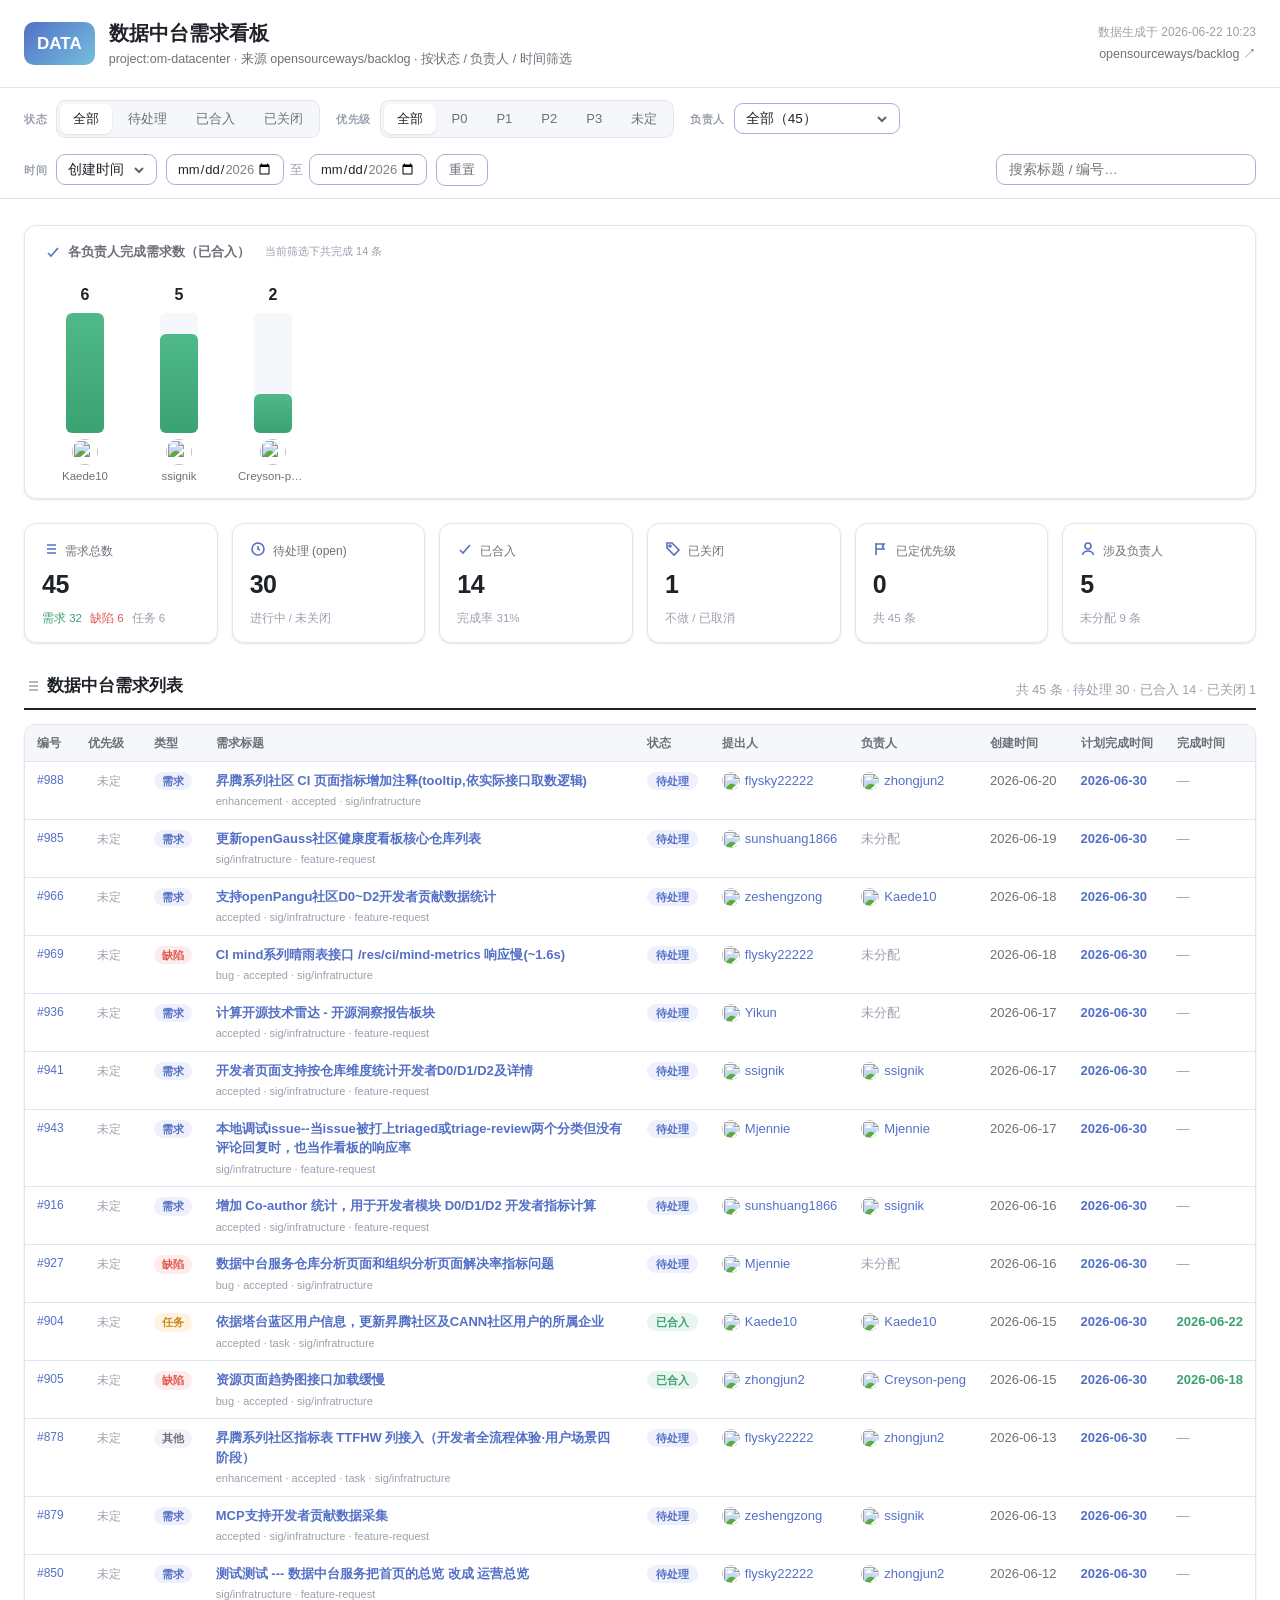
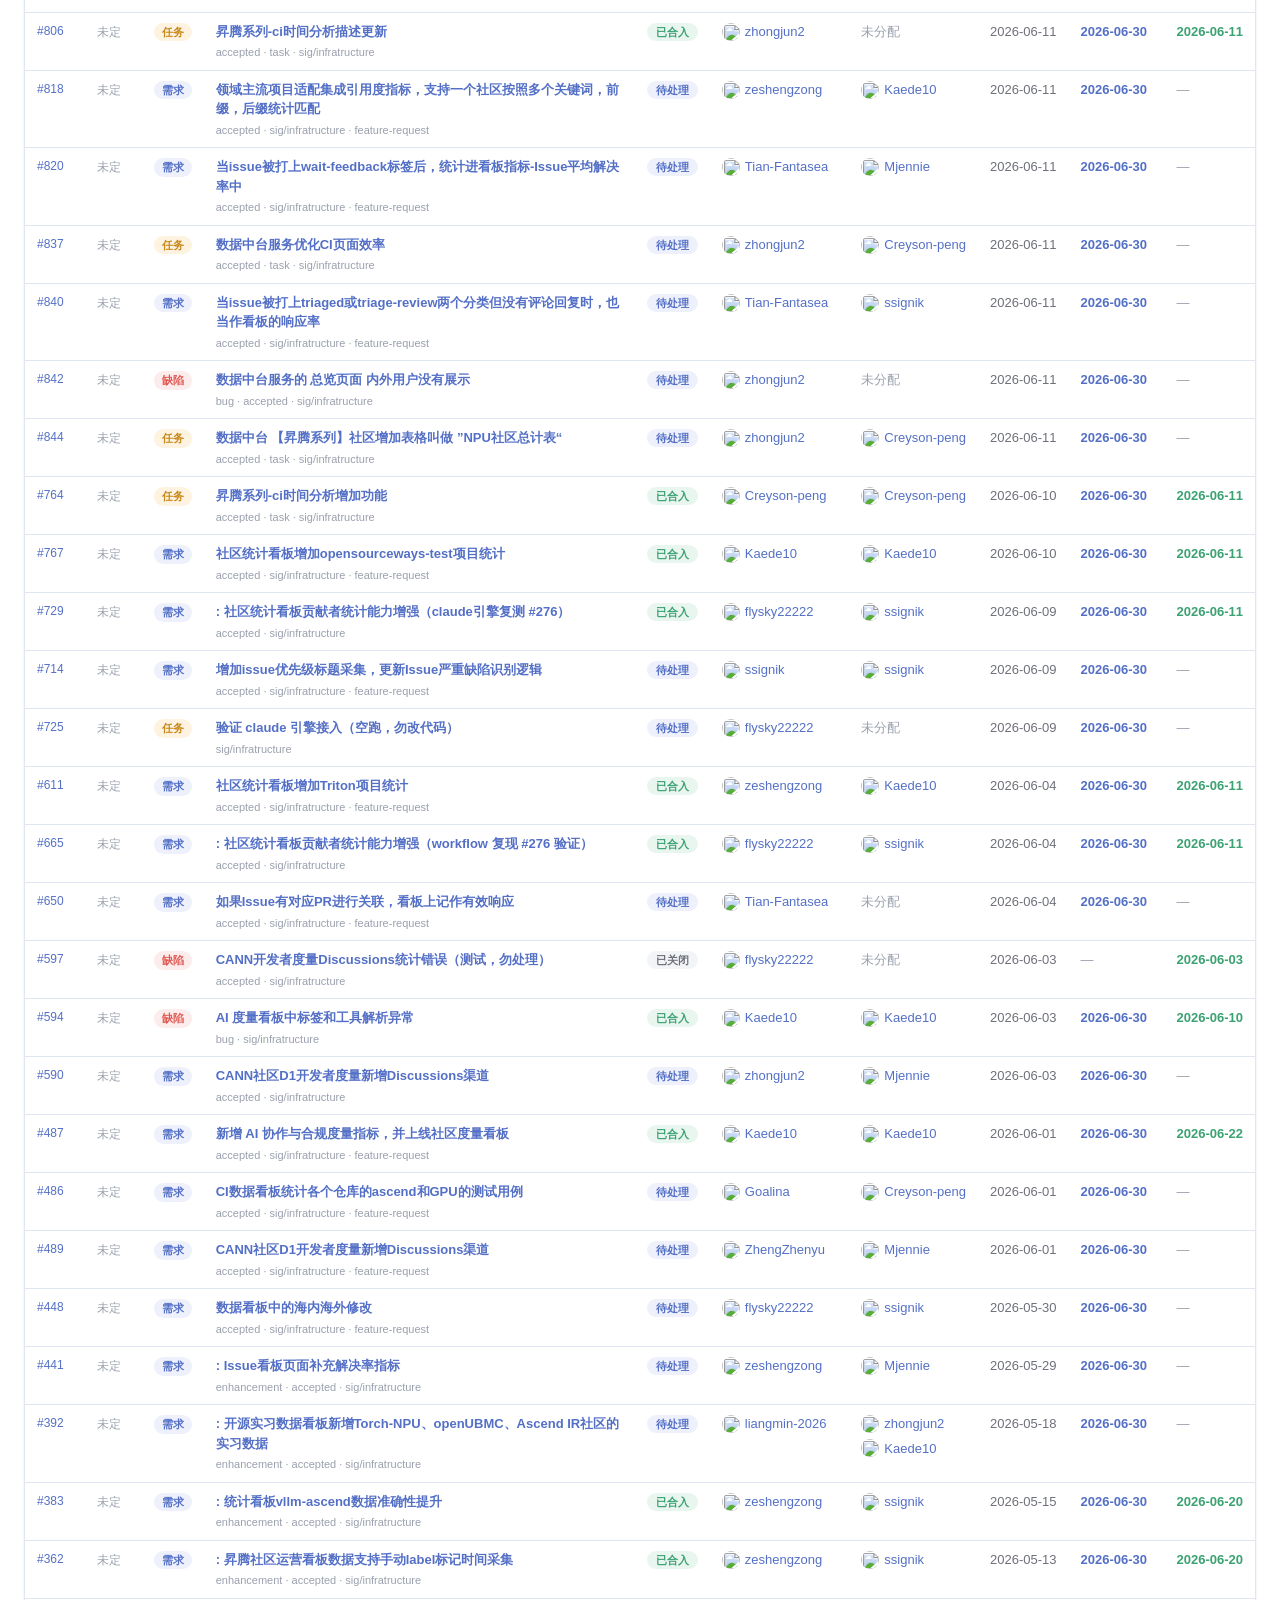
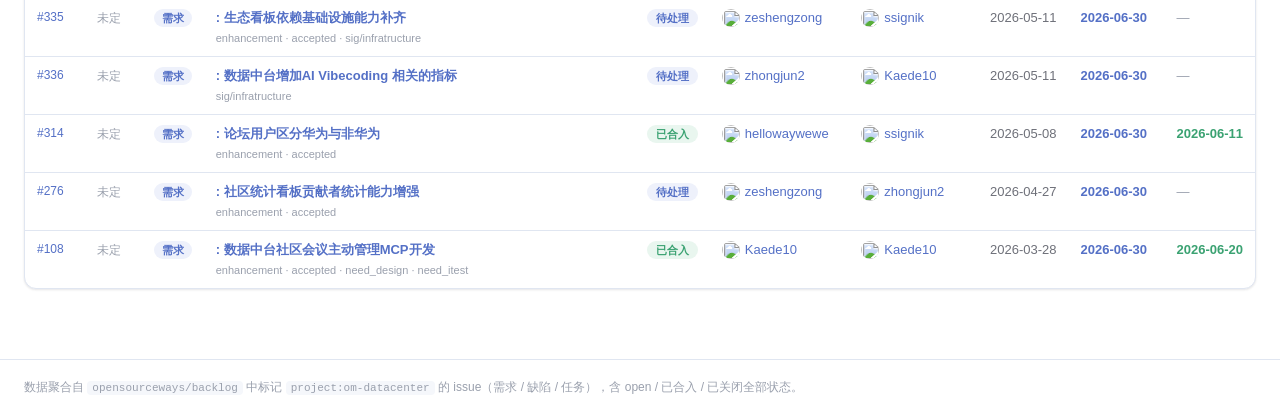
==== commit 63b291aa: "新增「提出人」列(issue 作者)，并纳入搜索过滤 Co-Authored-By: Claude Opus 4.8 (1M context) <noreply@anthropic.com>" ====
--- a/index.html
+++ b/index.html
@@ -5,7 +5,7 @@
   <meta name="viewport" content="width=device-width, initial-scale=1.0" />
   <title>数据中台需求看板 · om-datacenter</title>
   <meta name="description" content="opensourceways/backlog 中 project:om-datacenter（数据中台）相关需求看板，支持按状态 / 负责人 / 时间范围筛选" />
-  <link rel="stylesheet" href="./styles.css?v=20260622c" />
+  <link rel="stylesheet" href="./styles.css?v=20260622d" />
 </head>
 <body>
   <header class="site-header">
@@ -81,6 +81,6 @@
     <p>数据聚合自 <code>opensourceways/backlog</code> 中标记 <code>project:om-datacenter</code> 的 issue（需求 / 缺陷 / 任务），含 open / 已合入 / 已关闭全部状态。</p>
   </footer>
 
-  <script src="./app.js?v=20260622c"></script>
+  <script src="./app.js?v=20260622d"></script>
 </body>
 </html>
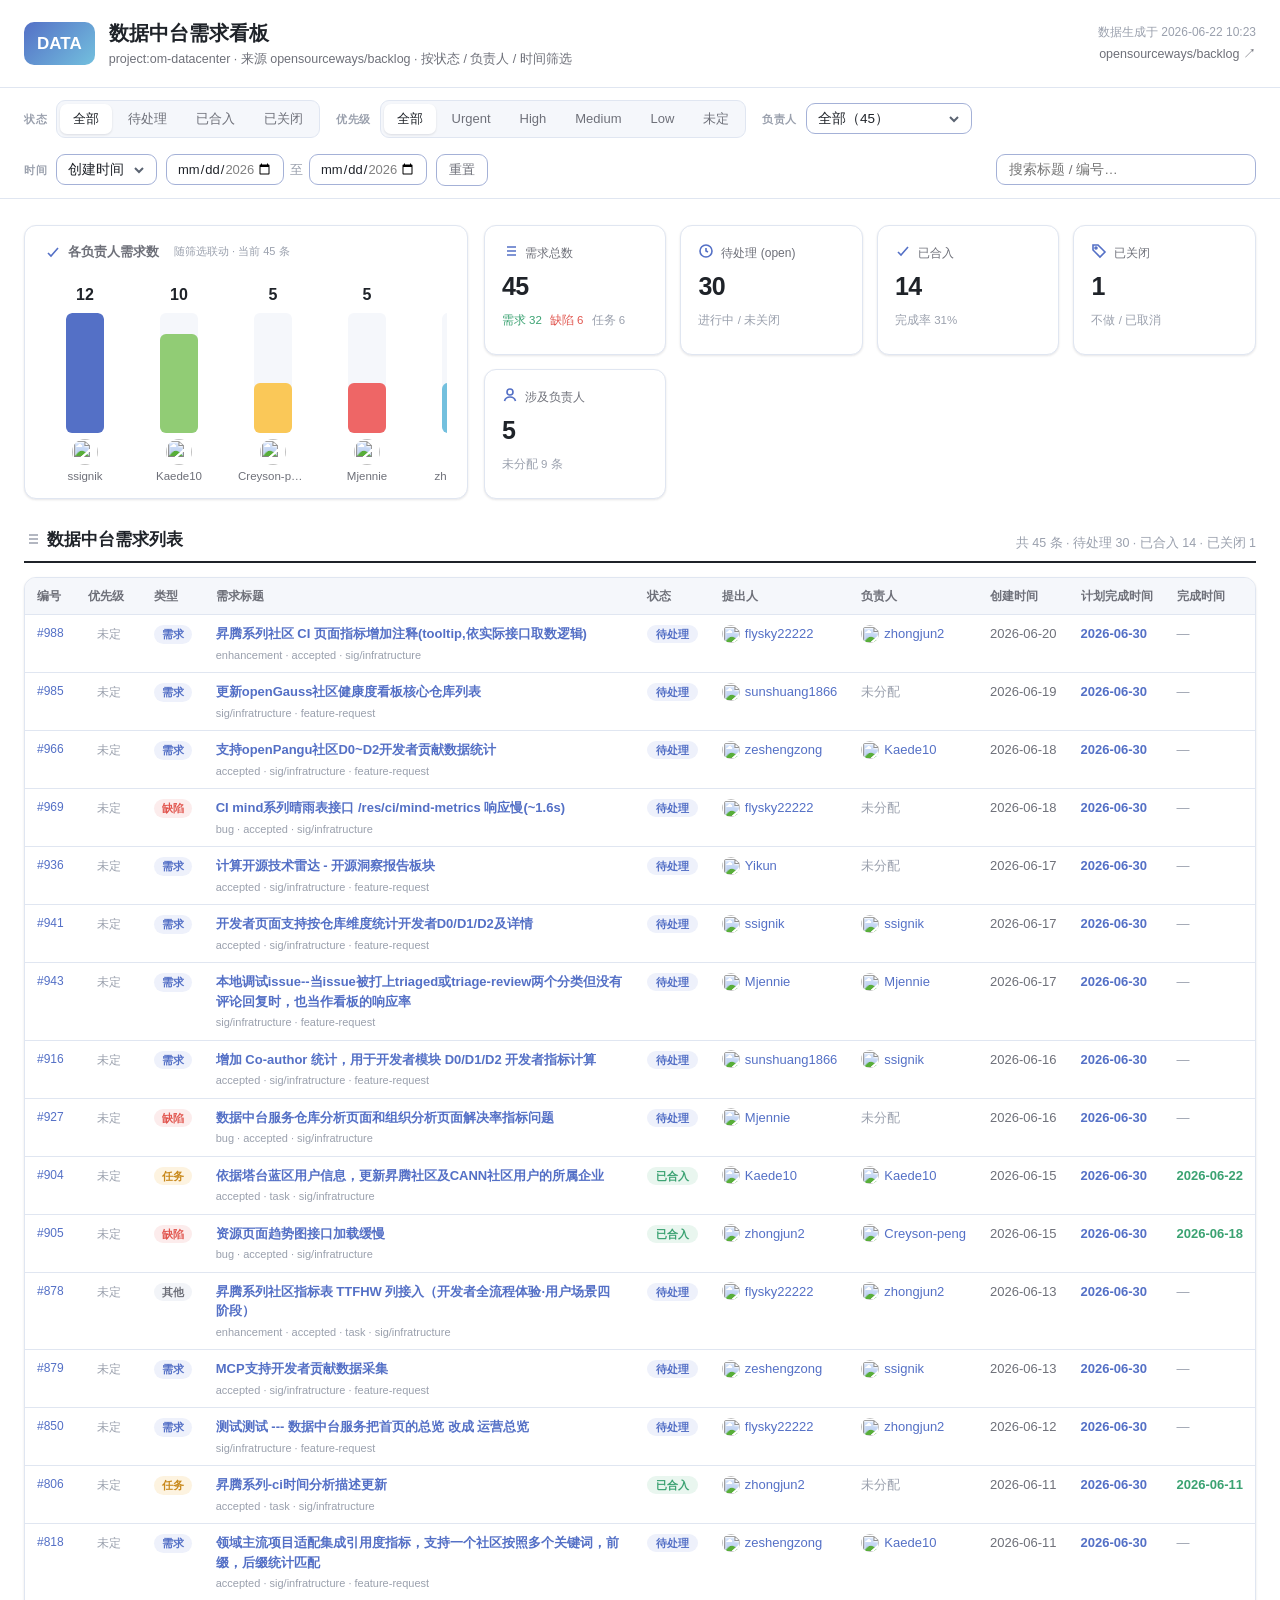
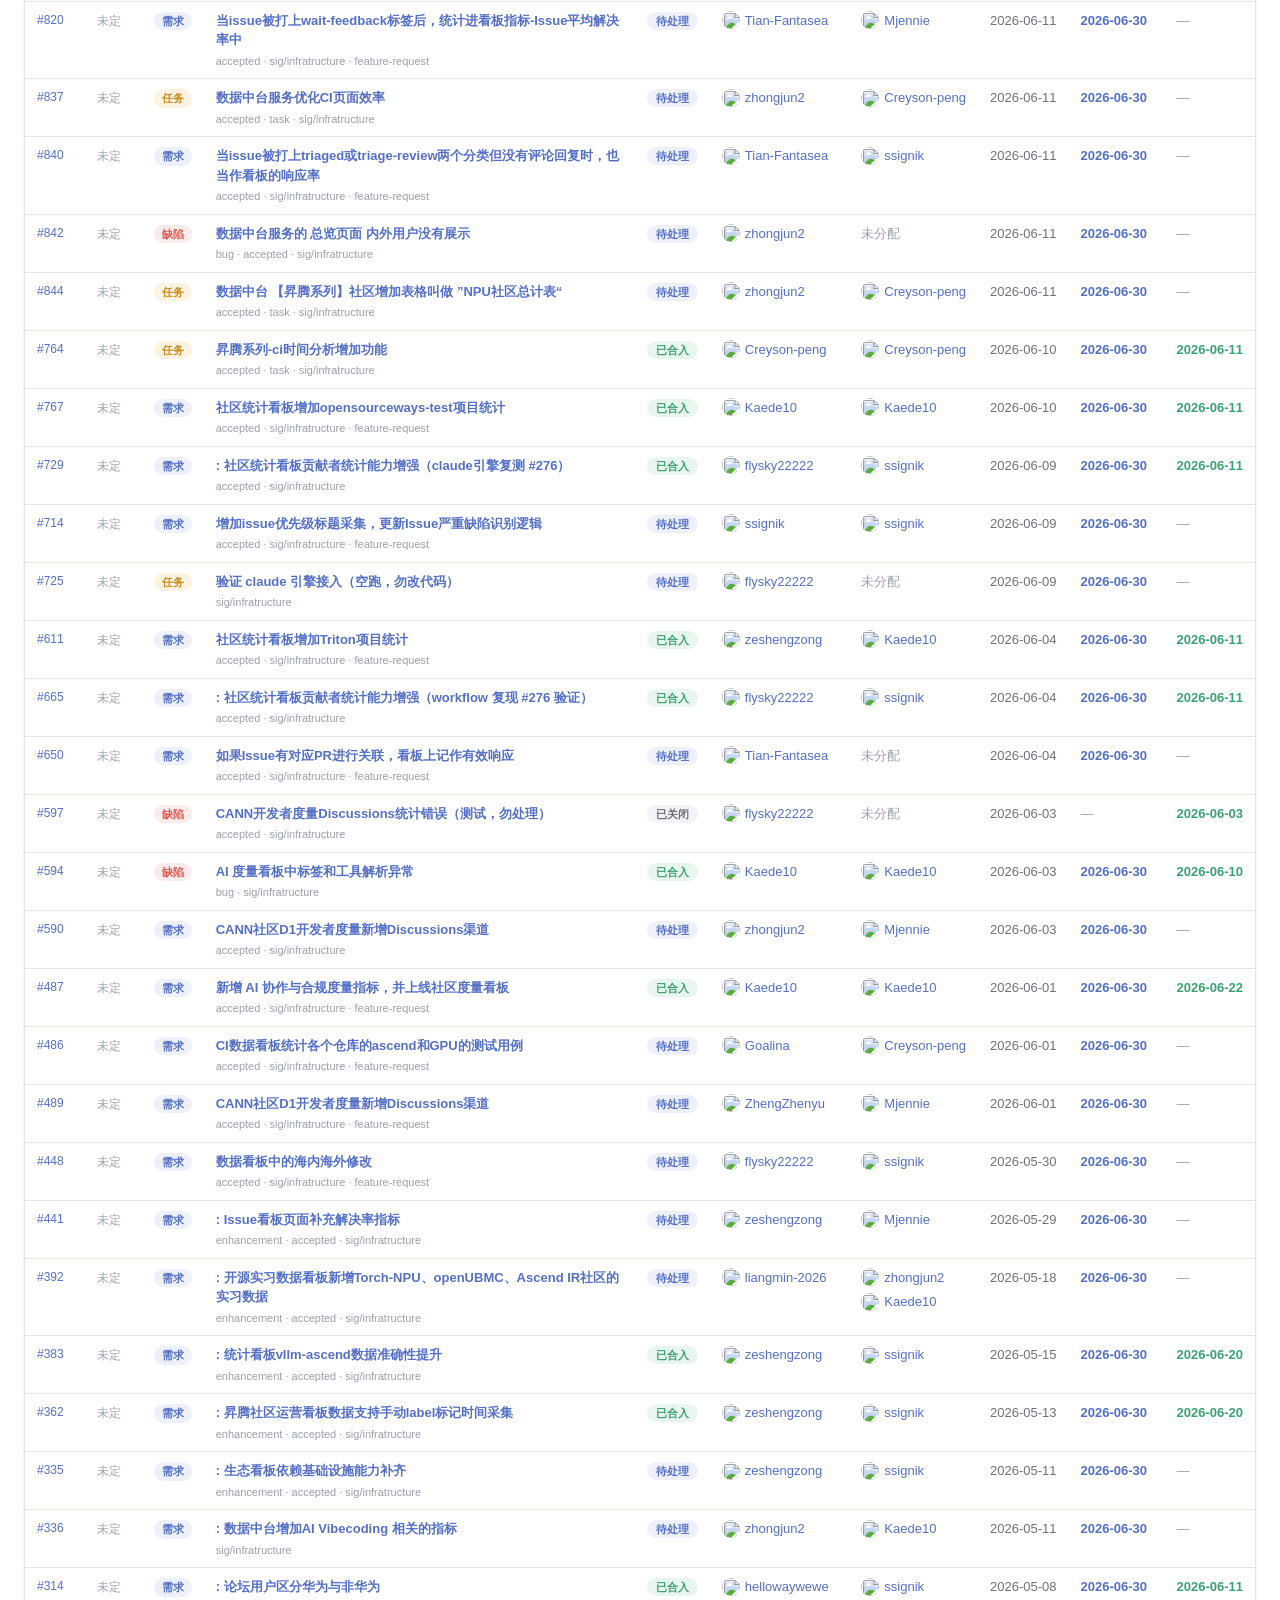
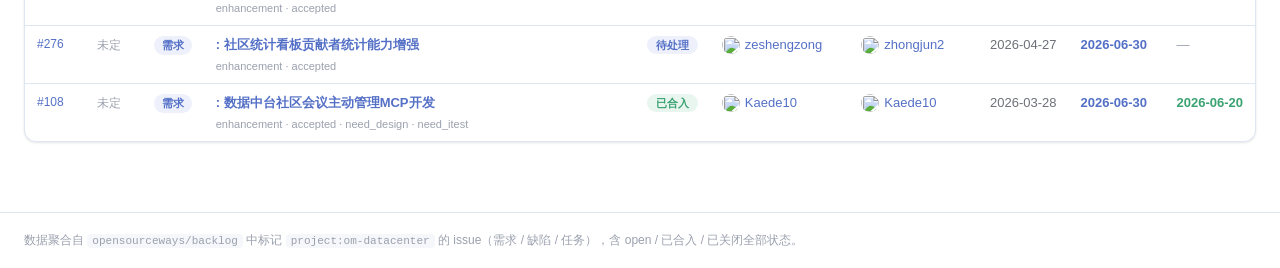
==== commit 64992b4b: "柱状图配色对齐ECharts主题+随全部筛选联动；优先级改用Urgent/High/Medium/Low；柱状图与统计卡片同排；移除已定优先级卡片 Co-Authored-By: Claude Opu" ====
--- a/index.html
+++ b/index.html
@@ -5,7 +5,7 @@
   <meta name="viewport" content="width=device-width, initial-scale=1.0" />
   <title>数据中台需求看板 · om-datacenter</title>
   <meta name="description" content="opensourceways/backlog 中 project:om-datacenter（数据中台）相关需求看板，支持按状态 / 负责人 / 时间范围筛选" />
-  <link rel="stylesheet" href="./styles.css?v=20260622d" />
+  <link rel="stylesheet" href="./styles.css?v=20260622f" />
 </head>
 <body>
   <header class="site-header">
@@ -39,10 +39,10 @@
         <label>优先级</label>
         <div id="priChips" class="chips">
           <button class="chip active" data-pri="all">全部</button>
-          <button class="chip" data-pri="P0">P0</button>
-          <button class="chip" data-pri="P1">P1</button>
-          <button class="chip" data-pri="P2">P2</button>
-          <button class="chip" data-pri="P3">P3</button>
+          <button class="chip" data-pri="Urgent">Urgent</button>
+          <button class="chip" data-pri="High">High</button>
+          <button class="chip" data-pri="Medium">Medium</button>
+          <button class="chip" data-pri="Low">Low</button>
           <button class="chip" data-pri="none">未定</button>
         </div>
       </div>
@@ -71,8 +71,10 @@
   </div>
 
   <main class="container">
-    <section id="byPerson" class="person-chart"></section>
-    <section id="stats" class="stats"></section>
+    <div class="top-row">
+      <section id="byPerson" class="person-chart"></section>
+      <section id="stats" class="stats"></section>
+    </div>
     <section id="reqList" class="req-section"></section>
     <div id="empty" class="empty" hidden>当前筛选条件下没有需求。</div>
   </main>
@@ -81,6 +83,6 @@
     <p>数据聚合自 <code>opensourceways/backlog</code> 中标记 <code>project:om-datacenter</code> 的 issue（需求 / 缺陷 / 任务），含 open / 已合入 / 已关闭全部状态。</p>
   </footer>
 
-  <script src="./app.js?v=20260622d"></script>
+  <script src="./app.js?v=20260622f"></script>
 </body>
 </html>
--- a/styles.css
+++ b/styles.css
@@ -306,17 +306,24 @@
 .req-head .meta { color: var(--text-faint); font-size: 12.5px; margin-left: auto; }
 
 /* ── datastat：优先级编辑 + 完成时间 + 人均完成柱状图 ── */
-.chip[data-pri="P0"].active { color: var(--failed); }
-.chip[data-pri="P1"].active { color: var(--partial); }
-.chip[data-pri="P2"].active { color: var(--accent); }
-.chip[data-pri="P3"].active { color: var(--text-dim); }
-
-/* 优先级徽标（只读，来自 backlog Project 的 Priority 字段） */
-.pri-badge { display: inline-block; min-width: 30px; text-align: center; font-size: 11.5px; font-weight: 700; padding: 2px 9px; border-radius: 999px; }
-.pri-badge.pri-P0 { color: #fff; background: var(--failed); }
-.pri-badge.pri-P1 { color: var(--partial); background: var(--partial-bg); }
-.pri-badge.pri-P2 { color: var(--accent); background: var(--accent-soft); }
-.pri-badge.pri-P3 { color: var(--text-dim); background: var(--unknown-bg); }
+.chip[data-pri="Urgent"].active { color: var(--failed); }
+.chip[data-pri="High"].active { color: var(--partial); }
+.chip[data-pri="Medium"].active { color: var(--accent); }
+.chip[data-pri="Low"].active { color: var(--text-dim); }
+
+/* 顶部：柱状图 + 统计卡片 同一排 */
+.top-row { display: grid; grid-template-columns: minmax(300px, 1.15fr) 2fr; gap: 16px; align-items: stretch; margin-bottom: 28px; }
+.top-row .person-chart { margin: 0; }
+.top-row .person-chart .chart-card { height: 100%; }
+.top-row .stats { margin: 0; }
+@media (max-width: 900px) { .top-row { grid-template-columns: 1fr; } }
+
+/* 优先级徽标（只读，来自 backlog Project 的 Priority 字段：Urgent/High/Medium/Low） */
+.pri-badge { display: inline-block; min-width: 30px; text-align: center; font-size: 11.5px; font-weight: 700; padding: 2px 9px; border-radius: 999px; white-space: nowrap; }
+.pri-badge.pri-Urgent { color: #fff; background: var(--failed); }
+.pri-badge.pri-High { color: var(--partial); background: var(--partial-bg); }
+.pri-badge.pri-Medium { color: var(--accent); background: var(--accent-soft); }
+.pri-badge.pri-Low { color: var(--text-dim); background: var(--unknown-bg); }
 .pri-badge.pri-none { color: var(--text-faint); background: transparent; font-weight: 500; }
 
 /* 计划完成时间 / 完成时间列 */
@@ -332,7 +339,7 @@
 .vbar { display: flex; flex-direction: column; align-items: center; gap: 6px; flex: 0 0 auto; width: 72px; }
 .vbar-v { font-weight: 750; font-size: 16px; color: var(--text); font-variant-numeric: tabular-nums; }
 .vbar-track { width: 38px; height: 120px; display: flex; align-items: flex-end; background: var(--bg-soft); border-radius: 6px; overflow: hidden; }
-.vbar-track > i { display: block; width: 100%; border-radius: 6px 6px 0 0; background: linear-gradient(180deg, #4fb98a, var(--success)); transition: height .3s; }
+.vbar-track > i { display: block; width: 100%; border-radius: 6px 6px 0 0; background: var(--accent); transition: height .3s; }
 .vbar-l { display: flex; flex-direction: column; align-items: center; gap: 3px; font-size: 11.5px; color: var(--text-dim); max-width: 72px; }
 .vbar-l img { width: 26px; height: 26px; border-radius: 50%; }
 .vbar-l span { overflow: hidden; text-overflow: ellipsis; white-space: nowrap; max-width: 70px; }
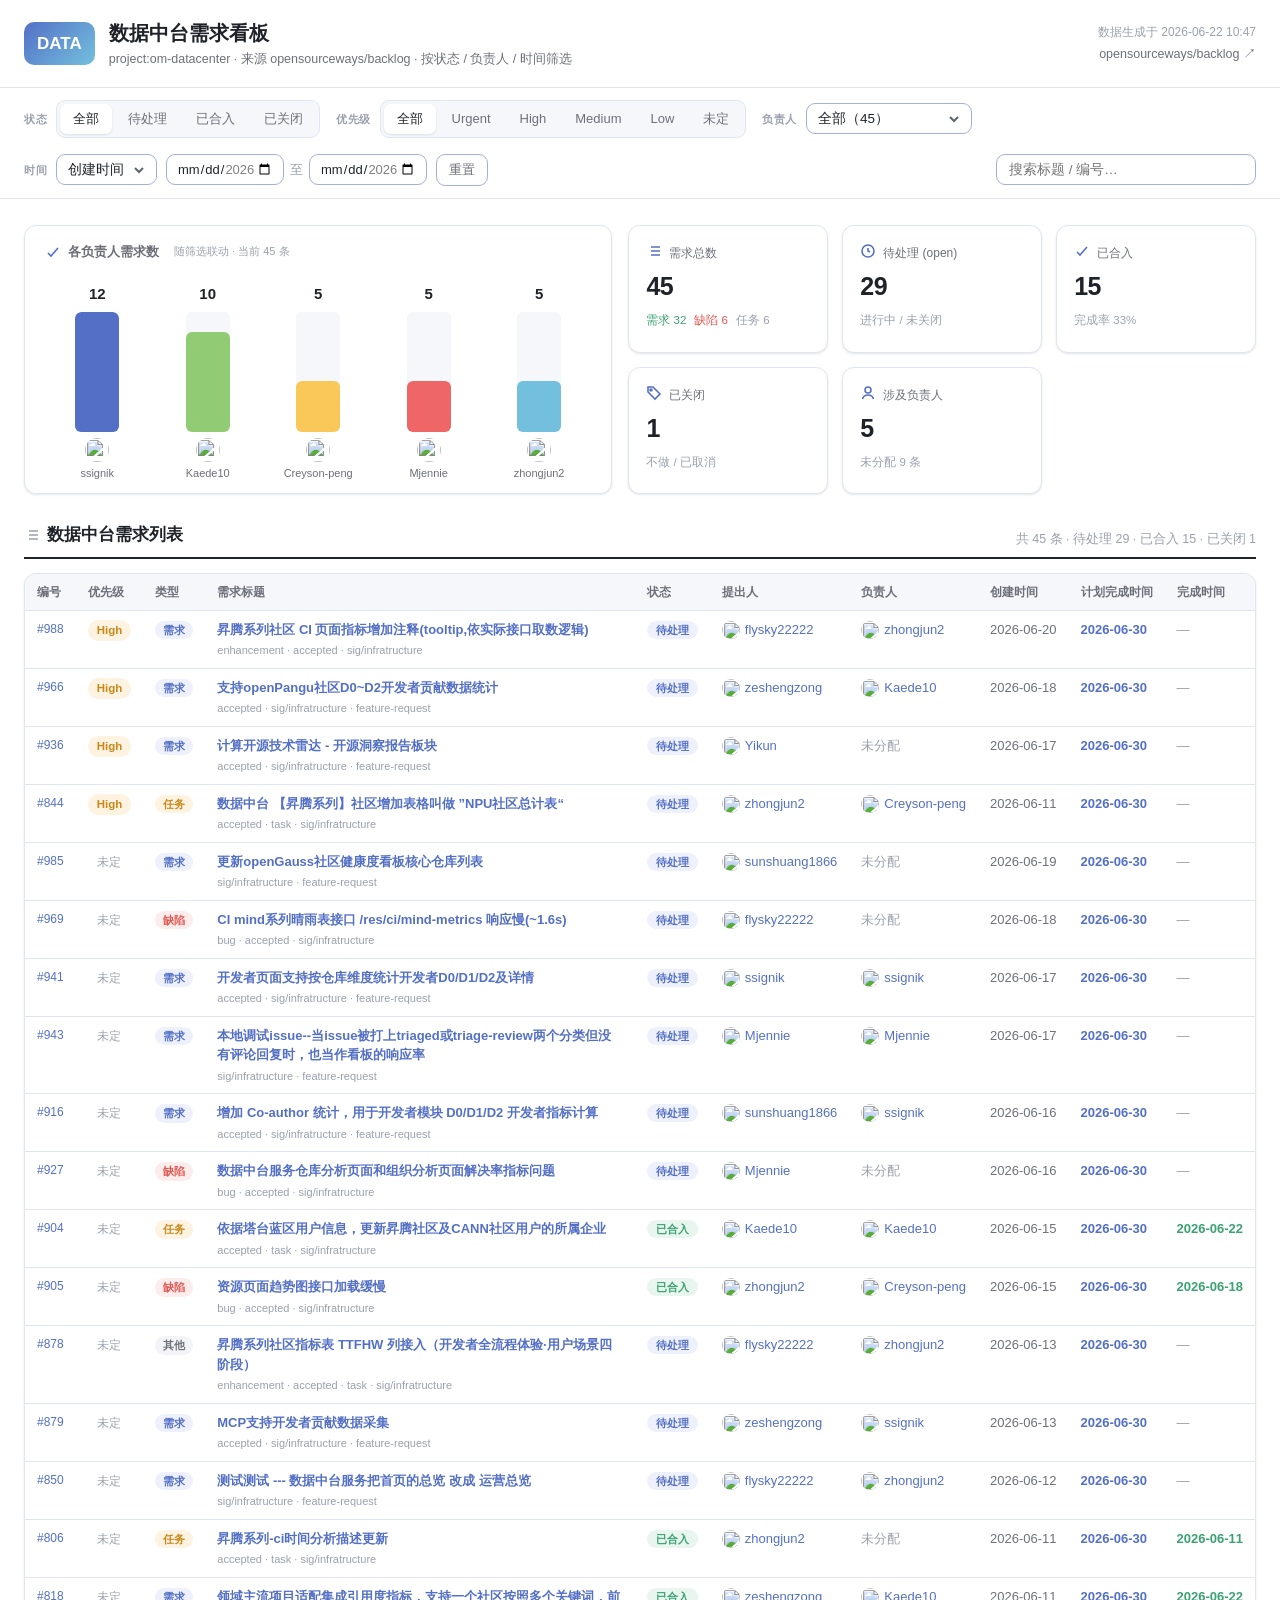
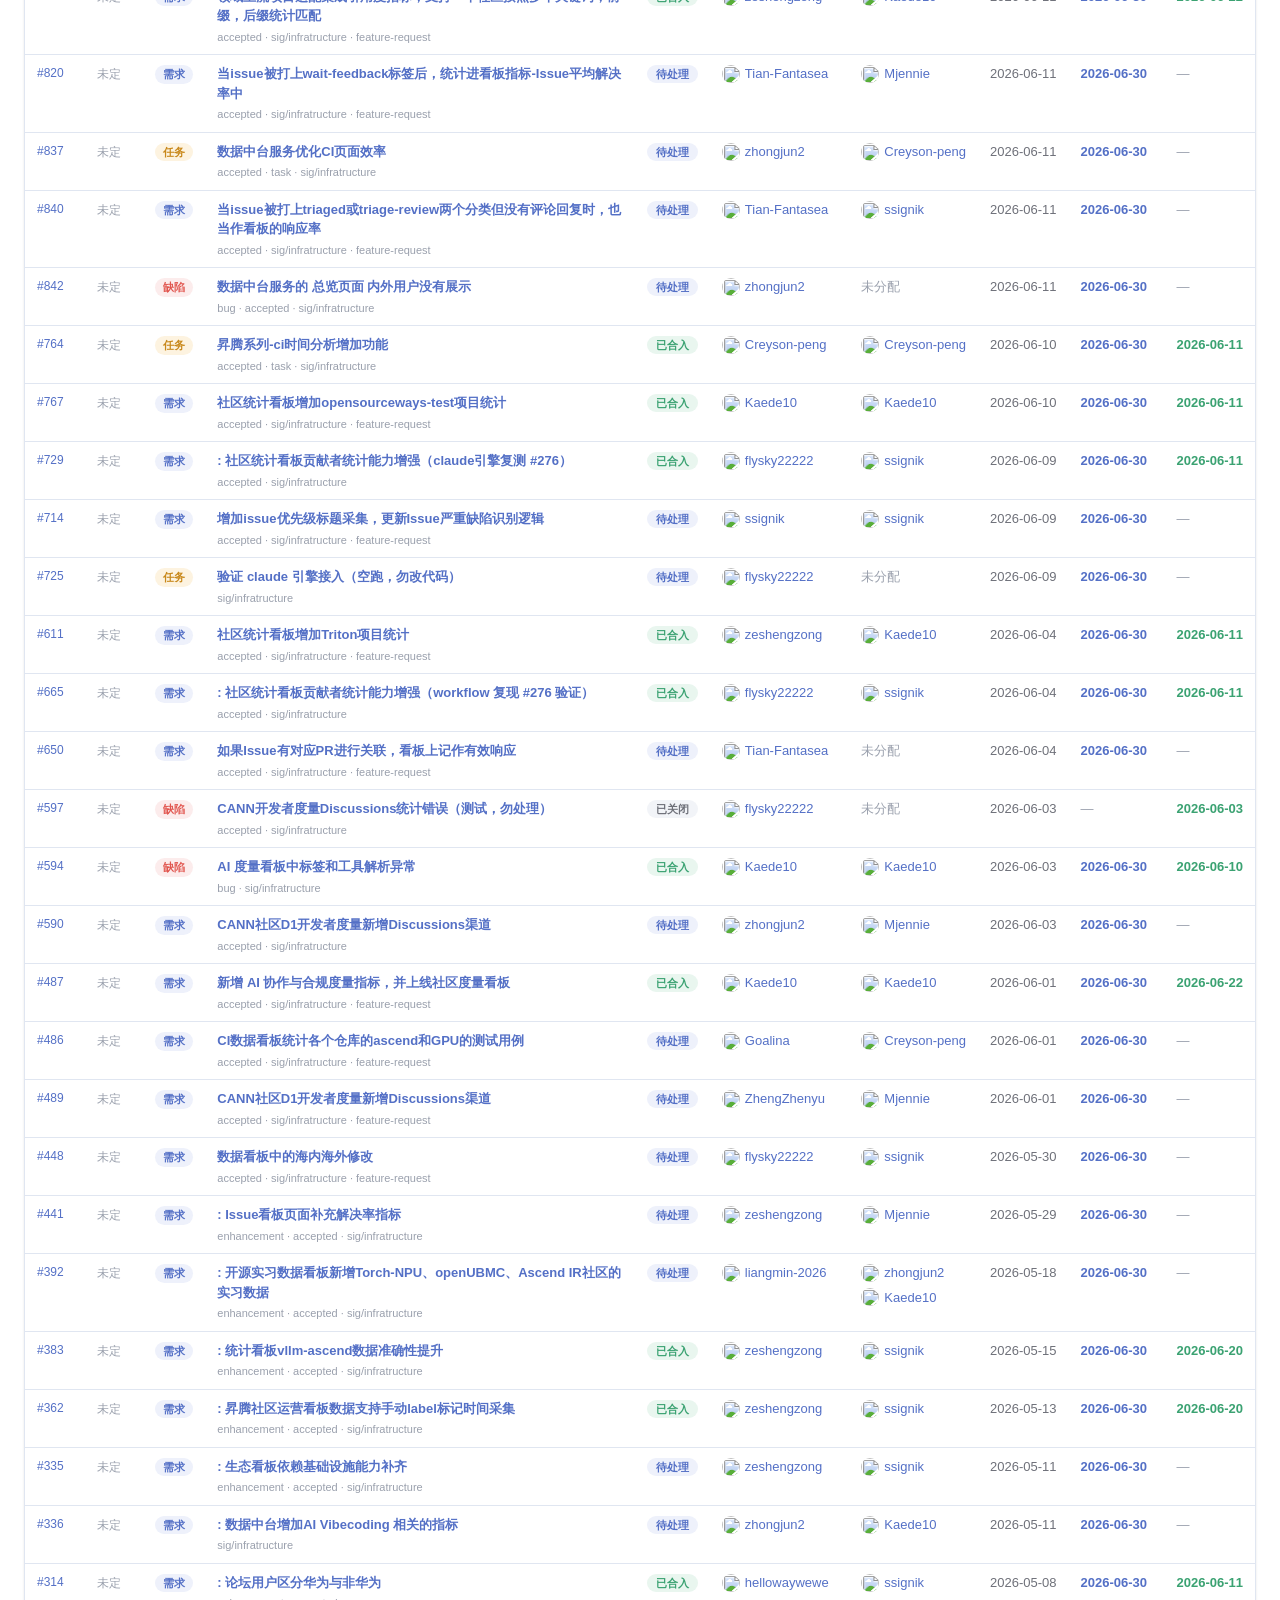
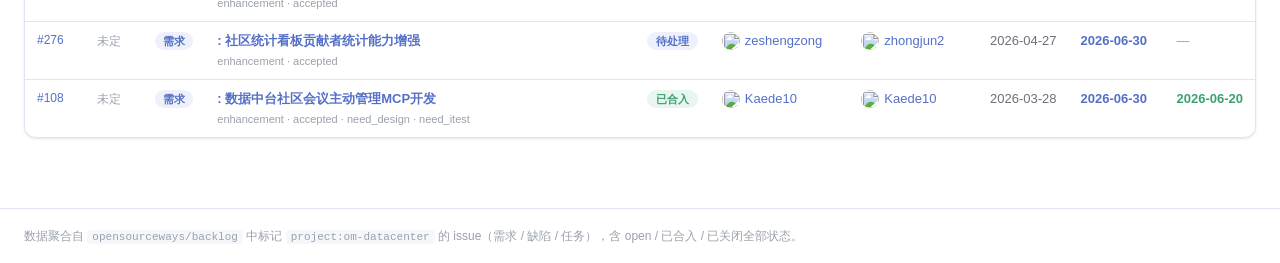
==== commit 9b259e7f: "优先级改从 issue 级 Fields(issueFieldValues) 同步(读到 High)；柱状图自适应宽度不再溢出滚动 Co-Authored-By: Claude Opus 4.8 (1" ====
--- a/index.html
+++ b/index.html
@@ -5,7 +5,7 @@
   <meta name="viewport" content="width=device-width, initial-scale=1.0" />
   <title>数据中台需求看板 · om-datacenter</title>
   <meta name="description" content="opensourceways/backlog 中 project:om-datacenter（数据中台）相关需求看板，支持按状态 / 负责人 / 时间范围筛选" />
-  <link rel="stylesheet" href="./styles.css?v=20260622f" />
+  <link rel="stylesheet" href="./styles.css?v=20260622g" />
 </head>
 <body>
   <header class="site-header">
@@ -83,6 +83,6 @@
     <p>数据聚合自 <code>opensourceways/backlog</code> 中标记 <code>project:om-datacenter</code> 的 issue（需求 / 缺陷 / 任务），含 open / 已合入 / 已关闭全部状态。</p>
   </footer>
 
-  <script src="./app.js?v=20260622f"></script>
+  <script src="./app.js?v=20260622g"></script>
 </body>
 </html>
--- a/styles.css
+++ b/styles.css
@@ -312,7 +312,7 @@
 .chip[data-pri="Low"].active { color: var(--text-dim); }
 
 /* 顶部：柱状图 + 统计卡片 同一排 */
-.top-row { display: grid; grid-template-columns: minmax(300px, 1.15fr) 2fr; gap: 16px; align-items: stretch; margin-bottom: 28px; }
+.top-row { display: grid; grid-template-columns: minmax(360px, 1.5fr) 1.6fr; gap: 16px; align-items: stretch; margin-bottom: 28px; }
 .top-row .person-chart { margin: 0; }
 .top-row .person-chart .chart-card { height: 100%; }
 .top-row .stats { margin: 0; }
@@ -335,11 +335,11 @@
 .person-chart { margin-bottom: 24px; }
 .person-chart .chart-card { padding: 16px 20px 12px; }
 .person-chart h3 .hint { font-size: 11px; font-weight: 400; color: var(--text-faint); margin-left: 8px; }
-.vbars { display: flex; align-items: flex-end; gap: 22px; padding: 8px 4px 0; overflow-x: auto; min-height: 180px; }
-.vbar { display: flex; flex-direction: column; align-items: center; gap: 6px; flex: 0 0 auto; width: 72px; }
-.vbar-v { font-weight: 750; font-size: 16px; color: var(--text); font-variant-numeric: tabular-nums; }
-.vbar-track { width: 38px; height: 120px; display: flex; align-items: flex-end; background: var(--bg-soft); border-radius: 6px; overflow: hidden; }
+.vbars { display: flex; align-items: flex-end; gap: 10px; padding: 8px 2px 0; min-height: 180px; }
+.vbar { display: flex; flex-direction: column; align-items: center; gap: 6px; flex: 1 1 0; min-width: 0; }
+.vbar-v { font-weight: 750; font-size: 15px; color: var(--text); font-variant-numeric: tabular-nums; }
+.vbar-track { width: 100%; max-width: 44px; height: 120px; display: flex; align-items: flex-end; background: var(--bg-soft); border-radius: 6px; overflow: hidden; }
 .vbar-track > i { display: block; width: 100%; border-radius: 6px 6px 0 0; background: var(--accent); transition: height .3s; }
-.vbar-l { display: flex; flex-direction: column; align-items: center; gap: 3px; font-size: 11.5px; color: var(--text-dim); max-width: 72px; }
-.vbar-l img { width: 26px; height: 26px; border-radius: 50%; }
-.vbar-l span { overflow: hidden; text-overflow: ellipsis; white-space: nowrap; max-width: 70px; }
+.vbar-l { display: flex; flex-direction: column; align-items: center; gap: 3px; font-size: 11px; color: var(--text-dim); max-width: 100%; }
+.vbar-l img { width: 24px; height: 24px; border-radius: 50%; }
+.vbar-l span { overflow: hidden; text-overflow: ellipsis; white-space: nowrap; max-width: 100%; }
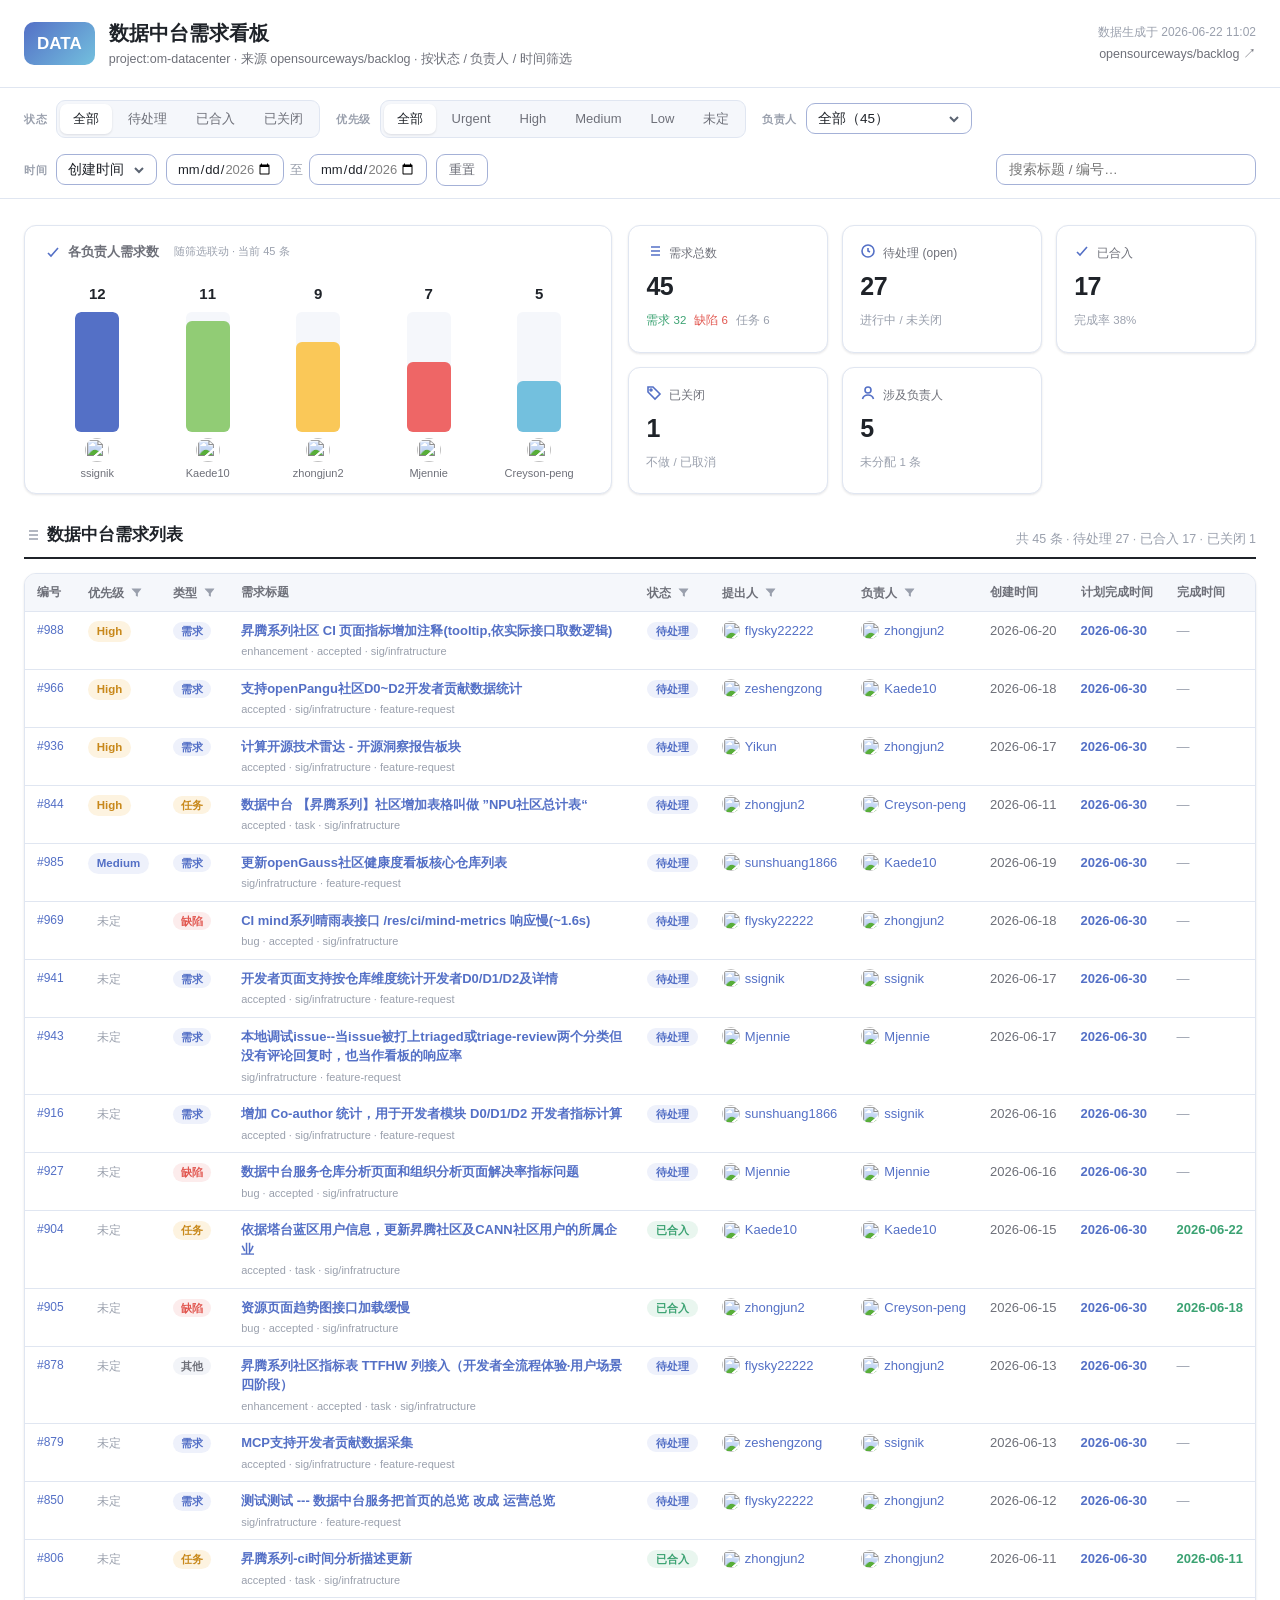
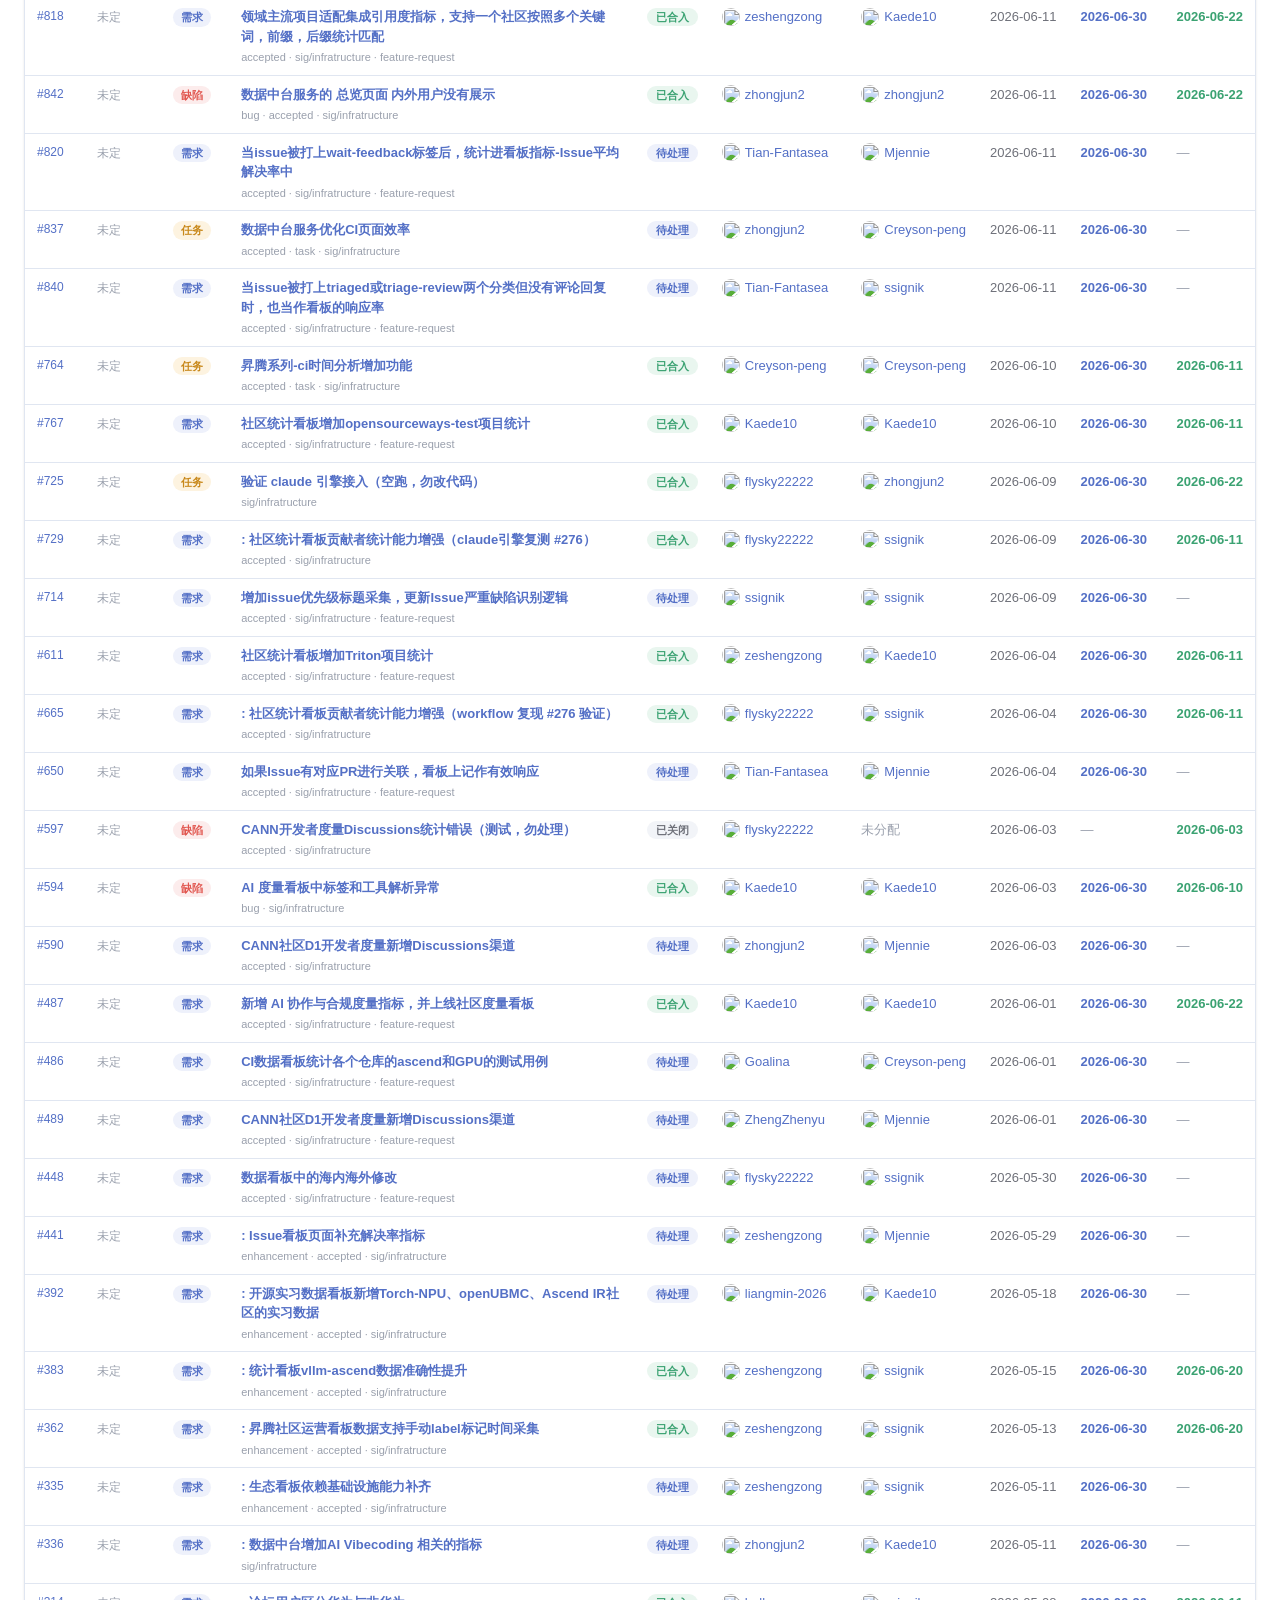
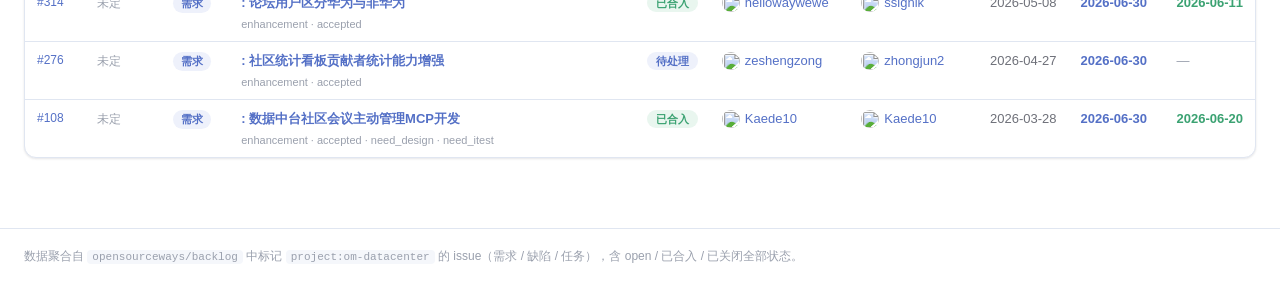
==== commit 0462190c: "表头加列筛选漏斗(优先级/类型/状态/提出人/负责人)；脚本无变化不写避免空提交；刷新数据(含Medium) Co-Authored-By: Claude Opus 4.8 (1M context) " ====
--- a/index.html
+++ b/index.html
@@ -5,7 +5,7 @@
   <meta name="viewport" content="width=device-width, initial-scale=1.0" />
   <title>数据中台需求看板 · om-datacenter</title>
   <meta name="description" content="opensourceways/backlog 中 project:om-datacenter（数据中台）相关需求看板，支持按状态 / 负责人 / 时间范围筛选" />
-  <link rel="stylesheet" href="./styles.css?v=20260622g" />
+  <link rel="stylesheet" href="./styles.css?v=20260622h" />
 </head>
 <body>
   <header class="site-header">
@@ -83,6 +83,6 @@
     <p>数据聚合自 <code>opensourceways/backlog</code> 中标记 <code>project:om-datacenter</code> 的 issue（需求 / 缺陷 / 任务），含 open / 已合入 / 已关闭全部状态。</p>
   </footer>
 
-  <script src="./app.js?v=20260622g"></script>
+  <script src="./app.js?v=20260622h"></script>
 </body>
 </html>
--- a/styles.css
+++ b/styles.css
@@ -343,3 +343,21 @@
 .vbar-l { display: flex; flex-direction: column; align-items: center; gap: 3px; font-size: 11px; color: var(--text-dim); max-width: 100%; }
 .vbar-l img { width: 24px; height: 24px; border-radius: 50%; }
 .vbar-l span { overflow: hidden; text-overflow: ellipsis; white-space: nowrap; max-width: 100%; }
+
+/* ── 表头漏斗筛选 ── */
+.th-f { white-space: nowrap; }
+.th-f span { vertical-align: middle; }
+.funnel { vertical-align: middle; margin-left: 5px; padding: 2px; border: 0; background: transparent; color: var(--text-faint); cursor: pointer; border-radius: 4px; line-height: 0; }
+.funnel:hover { color: var(--accent); background: var(--accent-soft); }
+.funnel.active { color: #fff; background: var(--accent); }
+.funnel-pop { position: fixed; z-index: 100; min-width: 180px; max-width: 260px; background: var(--bg); border: 1px solid var(--border-strong); border-radius: 10px; box-shadow: var(--shadow-md); padding: 8px; }
+.fp-head { display: flex; align-items: center; justify-content: space-between; padding: 2px 6px 8px; border-bottom: 1px solid var(--border); margin-bottom: 6px; }
+.fp-head > span { font-size: 12px; font-weight: 600; color: var(--text-dim); }
+.fp-acts button { border: 0; background: transparent; color: var(--accent); font-size: 12px; cursor: pointer; padding: 2px 5px; border-radius: 5px; }
+.fp-acts button:hover { background: var(--accent-soft); }
+.fp-list { max-height: 280px; overflow-y: auto; display: flex; flex-direction: column; gap: 1px; }
+.fp-item { display: flex; align-items: center; gap: 8px; padding: 5px 7px; border-radius: 6px; cursor: pointer; font-size: 13px; }
+.fp-item:hover { background: var(--bg-soft); }
+.fp-item input { cursor: pointer; margin: 0; }
+.fp-item span { flex: 1; overflow: hidden; text-overflow: ellipsis; white-space: nowrap; }
+.fp-item b { color: var(--text-faint); font-weight: 600; font-size: 11.5px; font-variant-numeric: tabular-nums; }
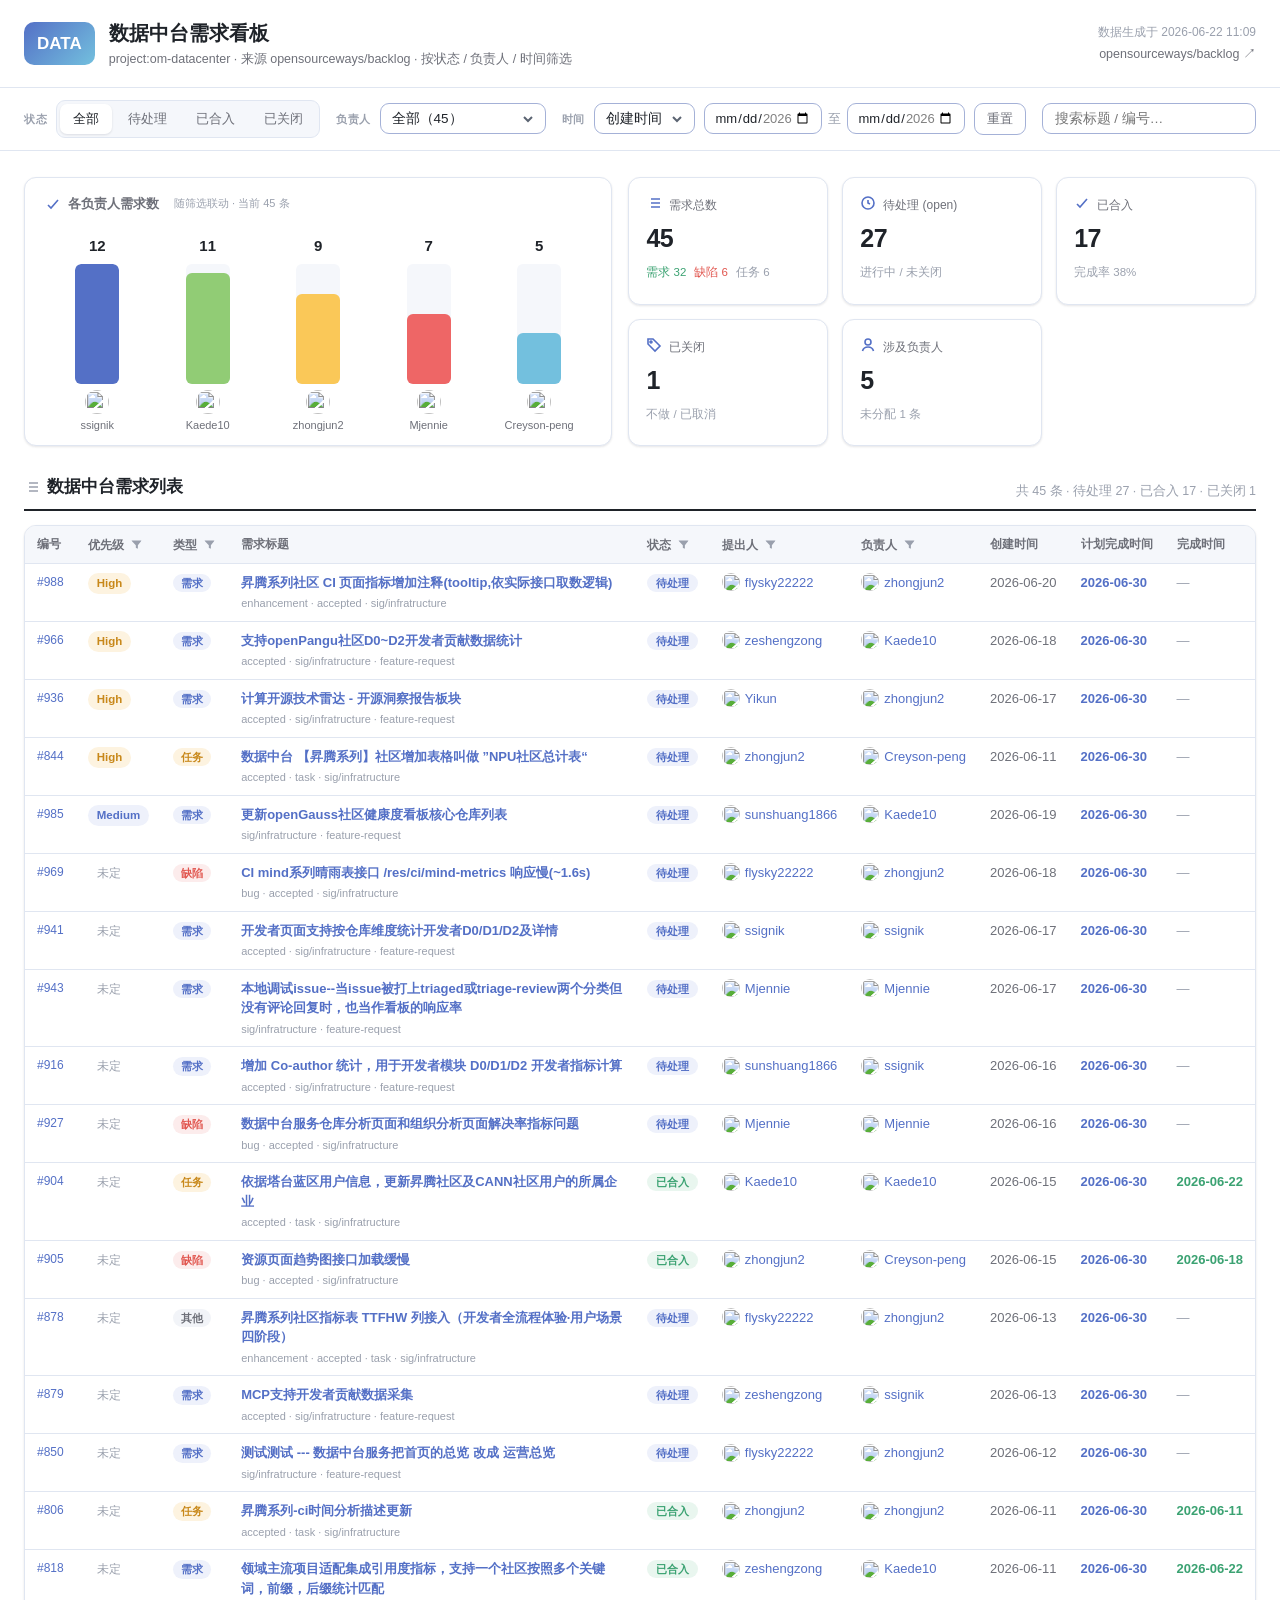
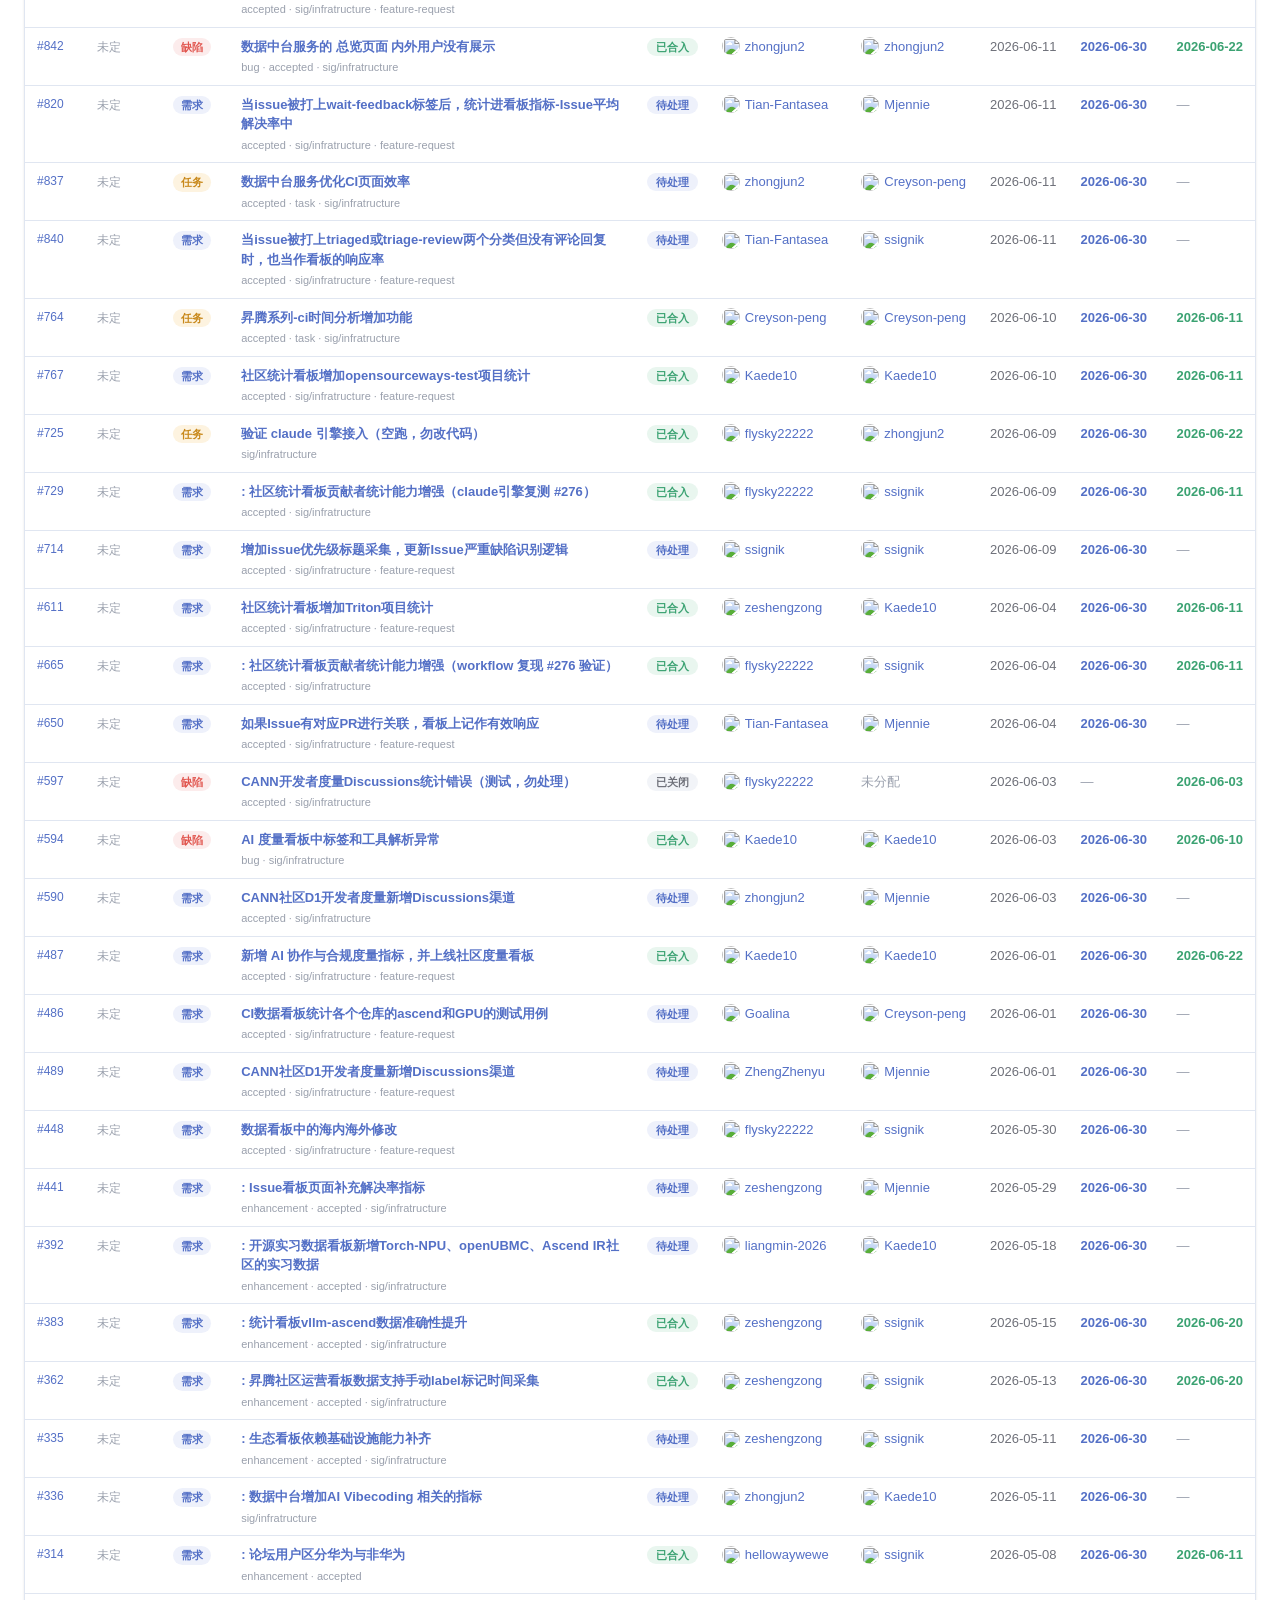
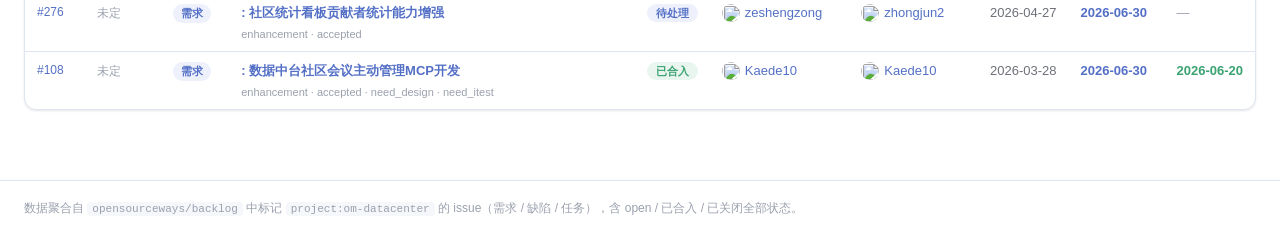
==== commit feaeda59: "移除顶部优先级筛选(改由列表头漏斗筛优先级) Co-Authored-By: Claude Opus 4.8 (1M context) <noreply@anthropic.com>" ====
--- a/index.html
+++ b/index.html
@@ -5,7 +5,7 @@
   <meta name="viewport" content="width=device-width, initial-scale=1.0" />
   <title>数据中台需求看板 · om-datacenter</title>
   <meta name="description" content="opensourceways/backlog 中 project:om-datacenter（数据中台）相关需求看板，支持按状态 / 负责人 / 时间范围筛选" />
-  <link rel="stylesheet" href="./styles.css?v=20260622h" />
+  <link rel="stylesheet" href="./styles.css?v=20260622i" />
 </head>
 <body>
   <header class="site-header">
@@ -33,17 +33,6 @@
           <button class="chip" data-status="open">待处理</button>
           <button class="chip" data-status="merged">已合入</button>
           <button class="chip" data-status="closed">已关闭</button>
-        </div>
-      </div>
-      <div class="control-group">
-        <label>优先级</label>
-        <div id="priChips" class="chips">
-          <button class="chip active" data-pri="all">全部</button>
-          <button class="chip" data-pri="Urgent">Urgent</button>
-          <button class="chip" data-pri="High">High</button>
-          <button class="chip" data-pri="Medium">Medium</button>
-          <button class="chip" data-pri="Low">Low</button>
-          <button class="chip" data-pri="none">未定</button>
         </div>
       </div>
       <div class="control-group">
@@ -83,6 +72,6 @@
     <p>数据聚合自 <code>opensourceways/backlog</code> 中标记 <code>project:om-datacenter</code> 的 issue（需求 / 缺陷 / 任务），含 open / 已合入 / 已关闭全部状态。</p>
   </footer>
 
-  <script src="./app.js?v=20260622h"></script>
+  <script src="./app.js?v=20260622i"></script>
 </body>
 </html>
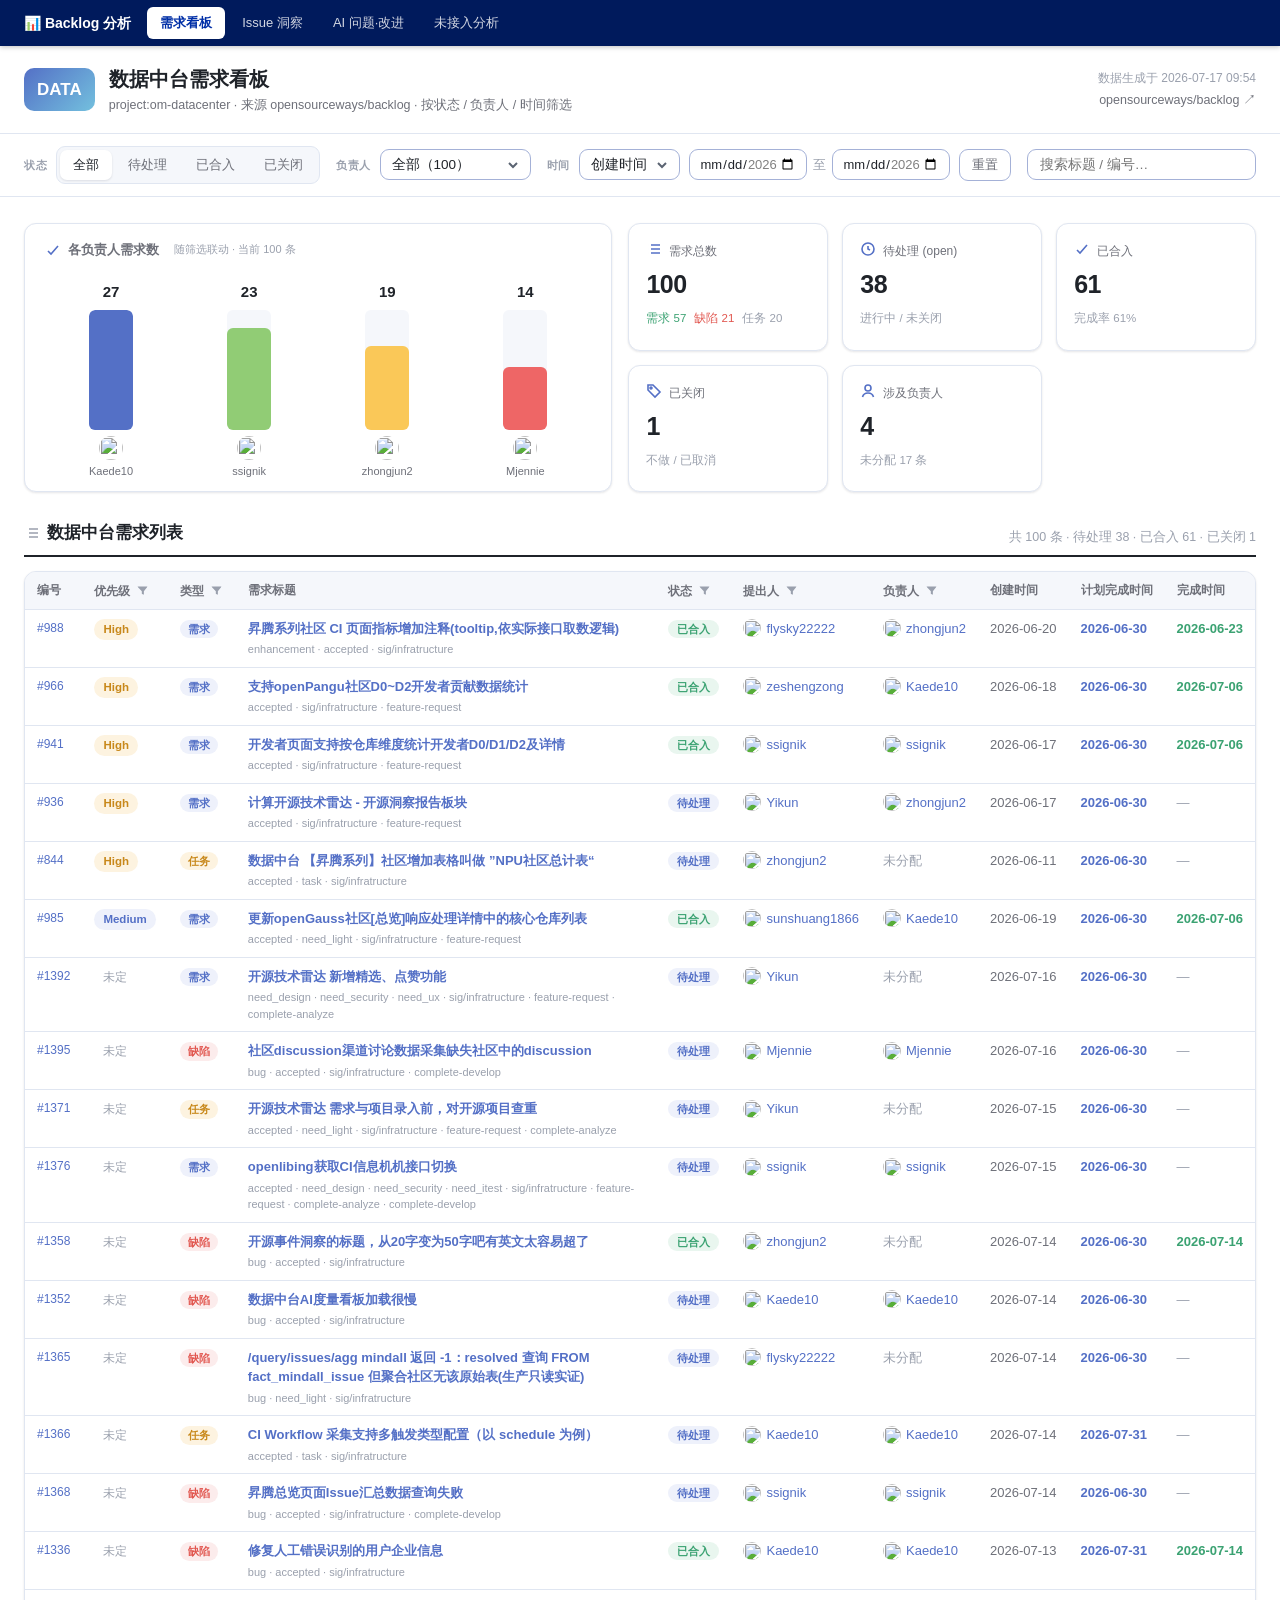
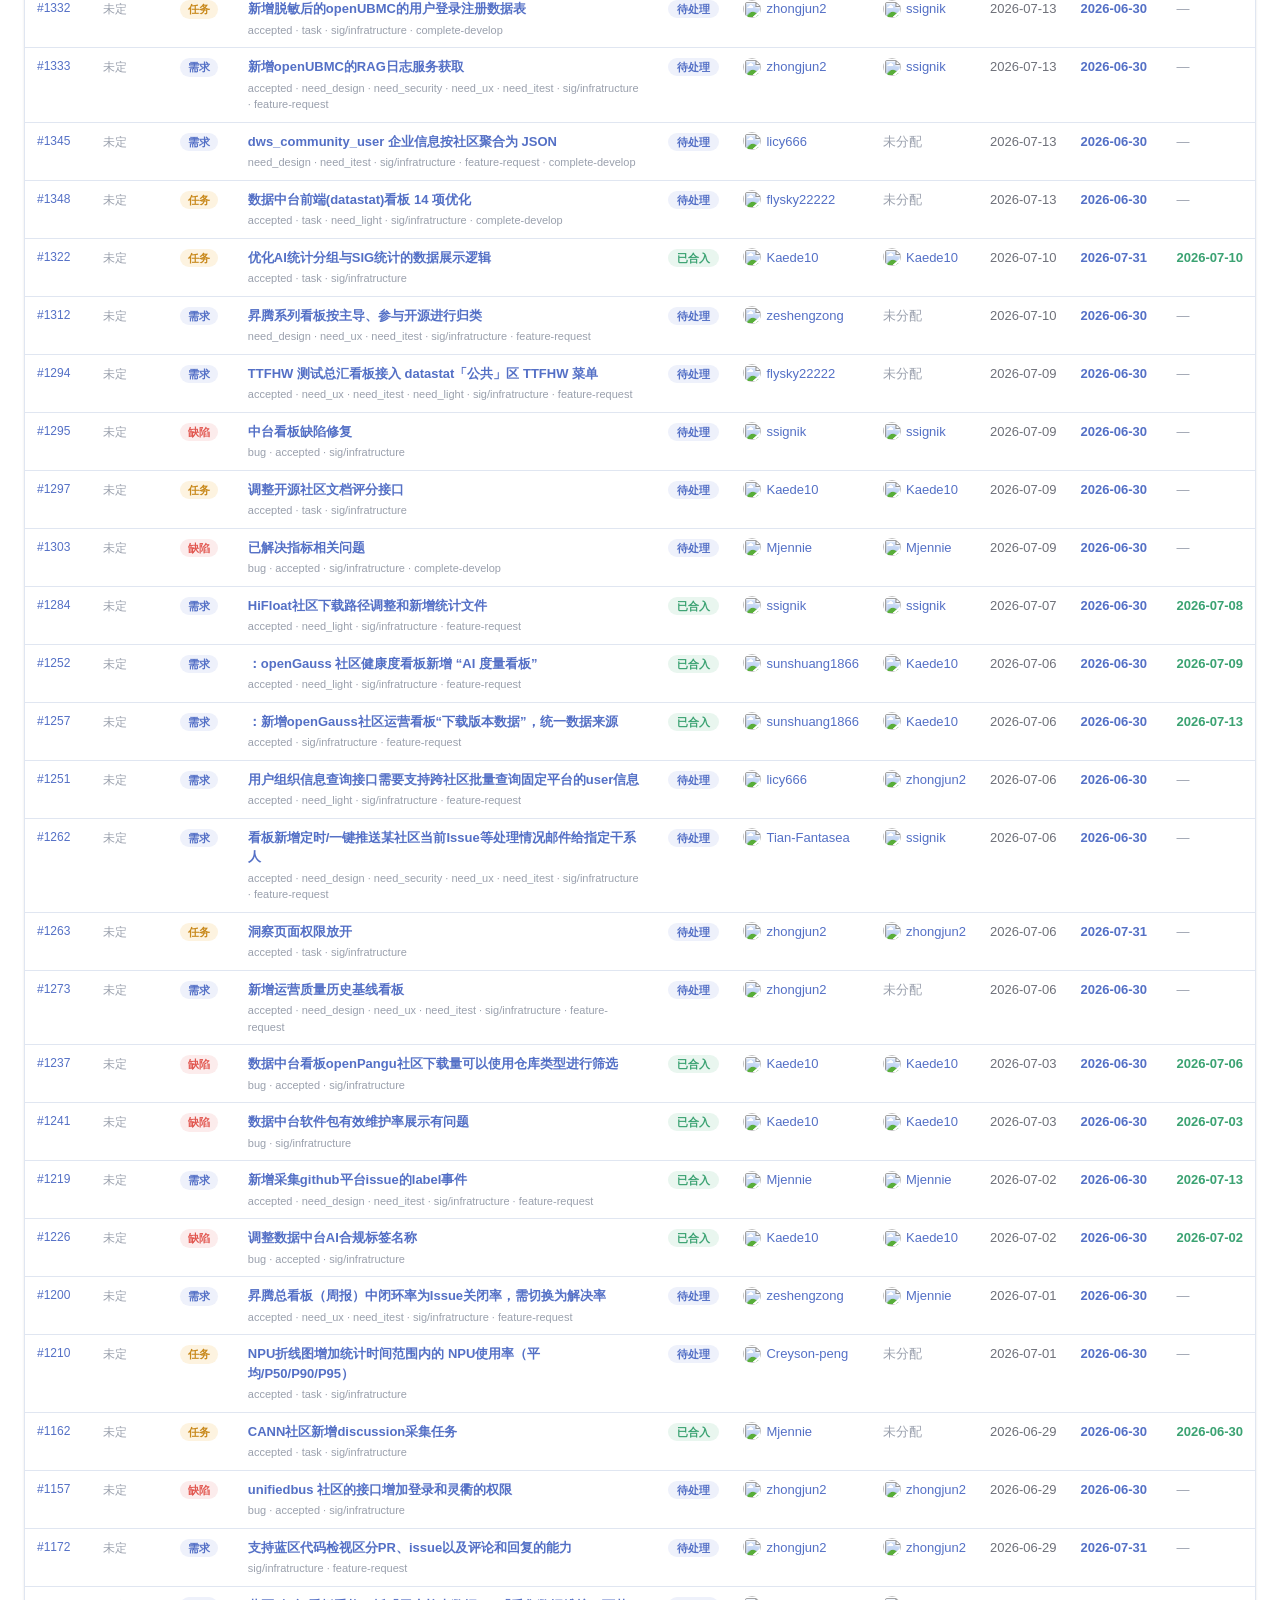
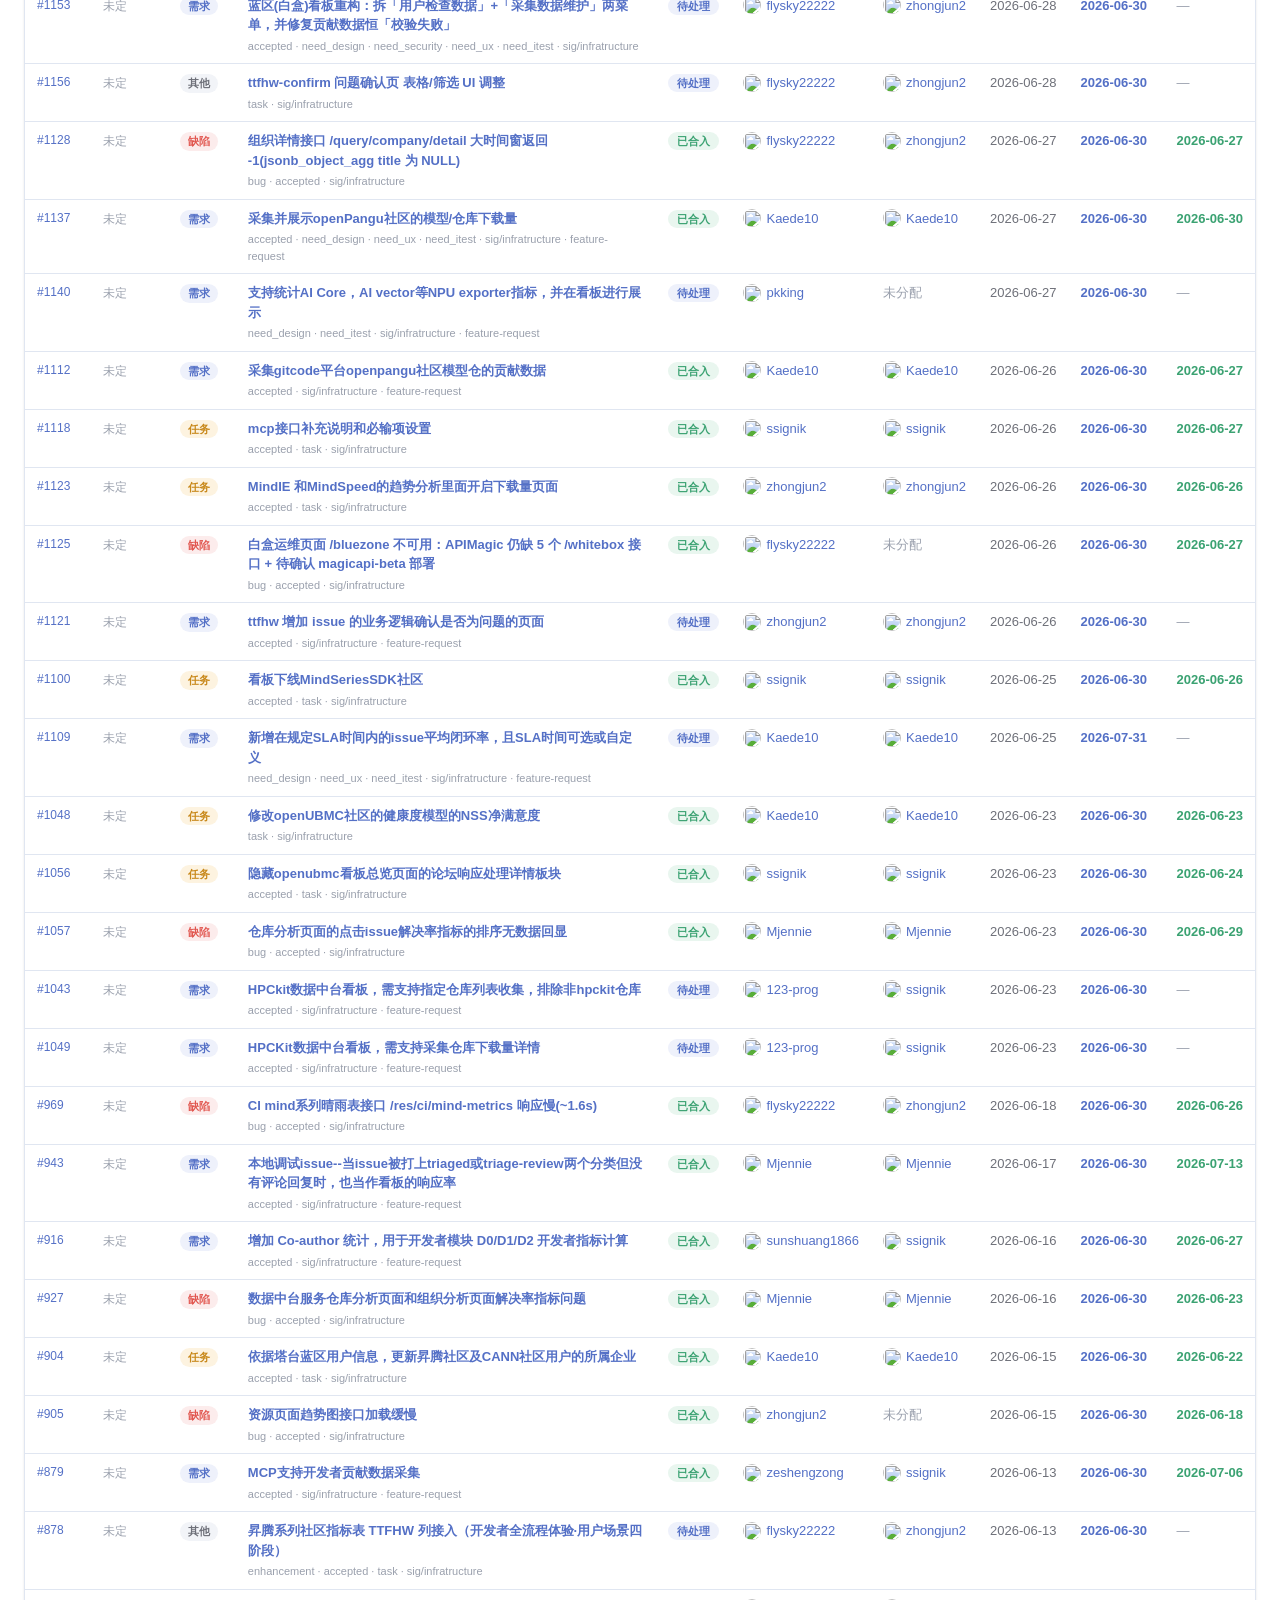
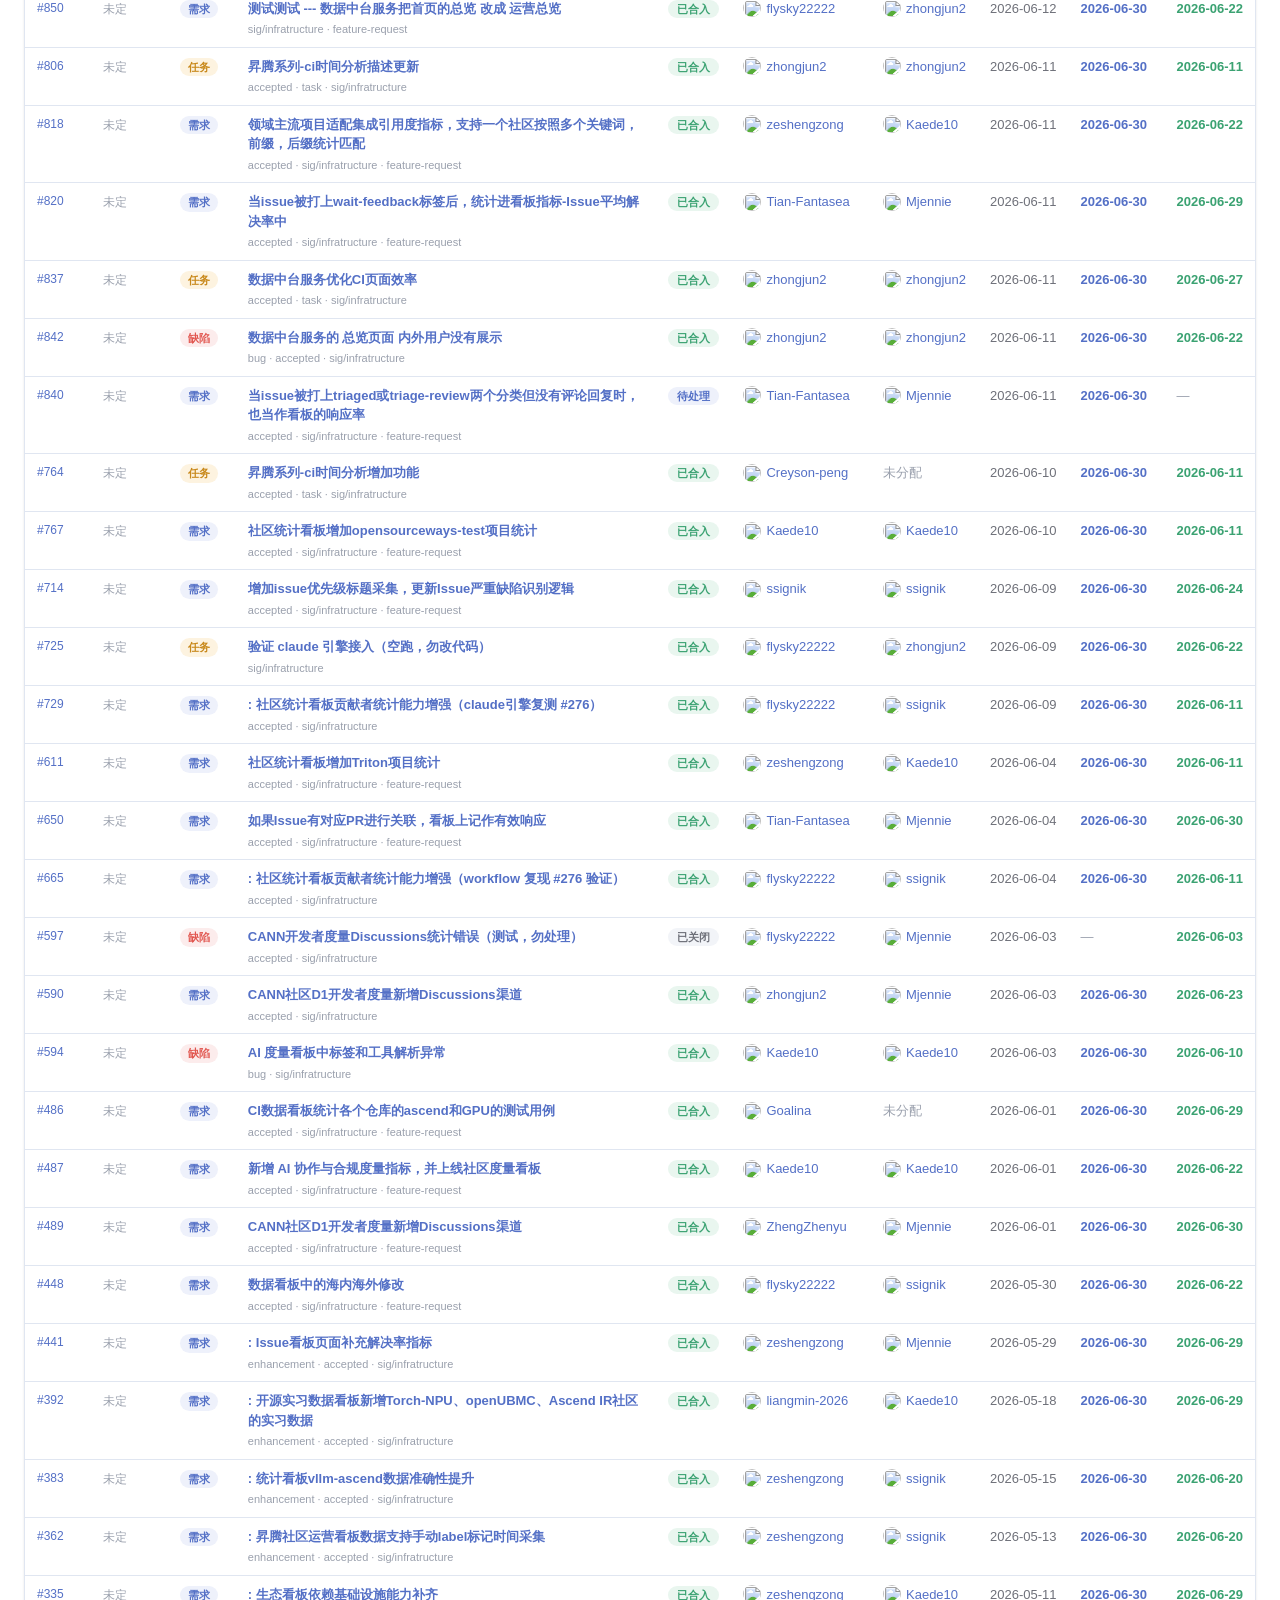
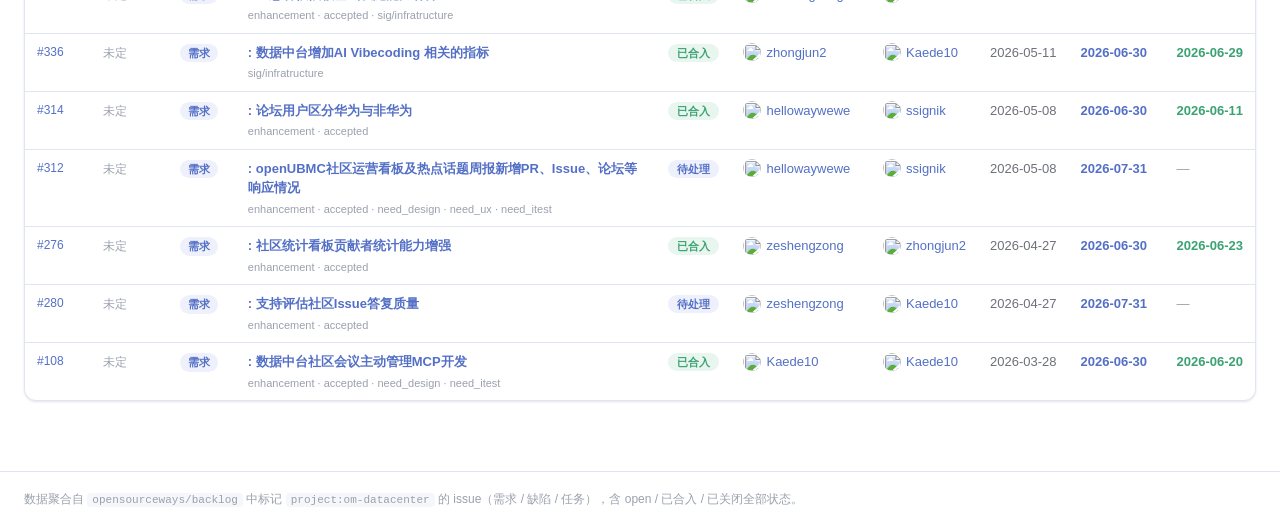
==== commit ad874b84: "4页加统一顶部导航栏+未接入页加服务接入覆盖板块(23服务:13已接入/10从未接入)" ====
--- a/index.html
+++ b/index.html
@@ -8,6 +8,15 @@
   <link rel="stylesheet" href="./styles.css?v=20260622i" />
 </head>
 <body>
+<nav class="gnav"><div class="gnav-in"><b>📊 Backlog 分析</b><a class="on" href="./index.html">需求看板</a><a href="./backlog-insights.html">Issue 洞察</a><a href="./backlog-ai-problems.html">AI 问题·改进</a><a href="./backlog-ai-notintegrated.html">未接入分析</a></div></nav>
+<style>
+.gnav{position:sticky;top:0;z-index:200;background:#001a5c;box-shadow:0 1px 5px rgba(0,0,0,.25)}
+.gnav-in{max-width:1360px;margin:0 auto;padding:0 24px;display:flex;align-items:center;gap:4px;min-height:46px;flex-wrap:wrap}
+.gnav b{color:#fff;margin-right:12px;font-size:14px;font-weight:700}
+.gnav a{color:rgba(255,255,255,.82);text-decoration:none;padding:6px 13px;border-radius:6px;font-size:13px}
+.gnav a:hover{background:rgba(255,255,255,.14);color:#fff}
+.gnav a.on{background:#fff;color:#002fa7;font-weight:700}
+</style>
   <header class="site-header">
     <div class="header-inner">
       <div class="brand">
